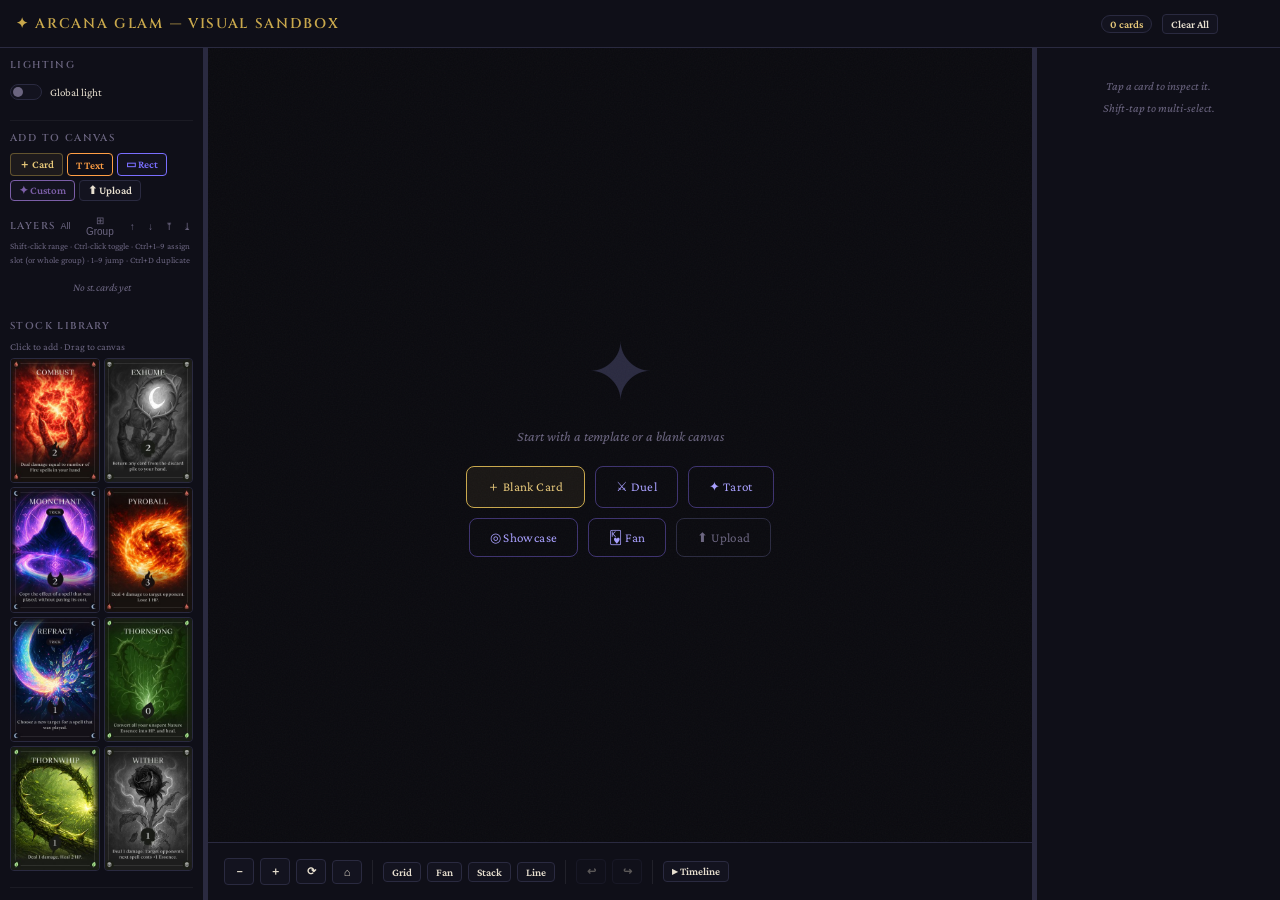
==== Arcana_Glam_Mobile.html @ 8a2dead0 "first commit" ====
<!DOCTYPE html>
<html lang="en">
<head>
<meta charset="UTF-8"/>
<meta name="viewport" content="width=device-width, initial-scale=1.0"/>
<title>✦ Arcana Glam — Visual Sandbox</title>
<link href="https://fonts.googleapis.com/css2?family=Cinzel:wght@400;600;700&family=Crimson+Pro:ital,wght@0,300;0,400;0,600;1,300;1,400&display=swap" rel="stylesheet"/>
<link rel="stylesheet" href="css/main.css">
<script src="https://cdn.jsdelivr.net/npm/mux.js/dist/mux.js"></script>
</head>
<body>
<div id="app">

  <!-- TOP BAR -->
  <div id="topbar">
    <span class="title">✦ Arcana Glam — Visual Sandbox</span>
    <div class="right">
      <span class="badge" id="card-count-badge">0 cards</span>
<button class="btn small danger" id="btn-clear-all">Clear All</button>
      <span id="autosave-indicator" style="font-size:10px;color:var(--muted);letter-spacing:0.05em;opacity:0;transition:opacity 0.6s;" title="Auto-saved">✓ saved</span>
    </div>
  </div>

  <!-- WORKSPACE -->
  <div id="workspace">

    <!-- LEFT PANEL -->
    <div id="left-panel">
      <div class="panel-close-btn">
        <span class="panel-close-title">Layers &amp; Assets</span>
        <button class="panel-close-x" id="left-panel-close" aria-label="Close panel">&#10005;</button>
      </div>
      <div class="panel-inner" id="left-panel-inner">

        <div class="panel-section" id="lighting-section">
          <span class="section-label">Lighting</span>

          <div class="toggle-wrap">
            <div class="toggle" id="toggle-lighting"></div>
            <span class="toggle-label">Global light</span>
          </div>

          <div id="lighting-controls" style="display:none;">
            <div class="slider-row">
              <label>Intensity</label>
              <input type="range" id="sl-light-intensity" min="0" max="1" step="0.01" value="0.6"/ data-btn-step="0.05">
              <span class="val">60%</span>
            </div>
            <div class="slider-row">
              <label>Radius</label>
              <input type="range" id="sl-light-radius" min="0.1" max="1.2" step="0.01" value="0.55"/ data-btn-step="0.05">
              <span class="val">55%</span>
            </div>
            <div style="display:flex; align-items:center; gap:6px; margin-bottom:8px;">
              <label style="font-size:11px; color:var(--muted); flex:0 0 56px;">Color</label>
              <input type="color" id="pick-light-color" value="#ffffff"/>
            </div>

            <div style="font-size:10px; color:var(--muted); margin-bottom:5px; letter-spacing:0.06em; font-family:var(--font-head);">Mode</div>
            <div class="btn-row" style="gap:4px; margin-bottom:8px; flex-wrap:wrap;">
              <button class="light-mode-btn active" data-light-mode="glow">Glow</button>
              <button class="light-mode-btn" data-light-mode="shade">Shade</button>
              <button class="light-mode-btn" data-light-mode="both">Both</button>
            </div>

            <div style="font-size:10px; color:var(--muted); margin-bottom:5px; letter-spacing:0.06em; font-family:var(--font-head);">Position</div>
            <div class="origin-pad" id="light-pad">
              <canvas class="origin-pad-lines" id="light-pad-lines"></canvas>
              <div class="origin-dot" id="light-dot"></div>
            </div>
          </div>
        </div>

        <div class="divider"></div>


        <div class="panel-section">
          <span class="section-label">Add to Canvas</span>
          <div class="btn-row">
            <button class="btn small" id="btn-blank-card">＋ Card</button>
            <button class="btn small amber" id="btn-add-text">T Text</button>
            <button class="btn small" id="btn-add-rect" style="border-color:#7a6fff;color:#7a6fff;">▭ Rect</button>
            <button class="btn small" id="btn-custom-card" style="border-color:var(--purple,#7a6fff);color:var(--purple,#7a6fff);">✦ Custom</button>
            <button class="btn small" id="btn-upload-asset">⬆ Upload</button>
            <input type="file" id="file-upload" accept="image/*" multiple/>
          </div>
        </div>

        <div class="panel-section">
          <div style="display:flex; align-items:center; justify-content:space-between; margin-bottom:5px;">
            <span class="section-label" style="margin:0;">Layers</span>
            <div style="display:flex; gap:2px;">
              <button class="layer-btn" id="btn-select-all" title="Select all (A)" style="font-size:9px; width:auto; padding:0 5px;">All</button>
              <button class="layer-btn" id="btn-group-layers" title="Group selected (G)" style="font-size:10px; width:auto; padding:0 5px;">⊞ Group</button>
              <button class="layer-btn" id="btn-layer-up"     title="Move forward (↑)">↑</button>
              <button class="layer-btn" id="btn-layer-down"   title="Move back (↓)">↓</button>
              <button class="layer-btn" id="btn-layer-top"    title="Bring to front">⤒</button>
              <button class="layer-btn" id="btn-layer-bottom" title="Send to back">⤓</button>
            </div>
          </div>
          <div style="font-size:9px; color:var(--muted); margin-bottom:4px; line-height:1.5;">
            Shift-click range · Ctrl-click toggle · Ctrl+1–9 assign slot (or whole group) · 1–9 jump · Ctrl+D duplicate
          </div>
          <div id="layers-list">
            <div class="layers-empty">No cards yet</div>
          </div>
        </div>

        <div class="panel-section">
          <span class="section-label">Stock Library</span>
          <div style="font-size:10px; color:var(--muted); margin-bottom:6px;">Click to add · Drag to canvas</div>
          <div class="asset-grid" id="stock-grid"></div>
        </div>

        <div class="divider"></div>

        <div class="panel-section">
          <span class="section-label">Uploaded Assets</span>
          <div class="asset-grid" id="asset-grid">
            <div style="grid-column:1/-1; text-align:center; padding:14px 0; font-size:11px; color:var(--muted); font-style:italic;">No assets yet</div>
          </div>
        </div>

        <div class="divider"></div>

        <div class="panel-section">
          <span class="section-label">Background</span>

          <!-- 4 preset swatches + add button -->
          <div class="bg-swatch-row" id="bg-swatches">
            <div class="bg-swatch active" data-color="#1b4d1b" style="background:#1b4d1b;" title="Forest"></div>
            <div class="bg-swatch" data-color="#4d1010" style="background:#4d1010;" title="Ember"></div>
            <div class="bg-swatch" data-color="#3c3c3c" style="background:#3c3c3c;" title="Ash"></div>
            <div class="bg-swatch" data-color="#102040" style="background:#102040;" title="Abyss"></div>
            <button class="bg-swatch-add" id="btn-add-bg-swatch" title="Add custom colour">+</button>
          </div>

          <!-- Picker panel — shown when a swatch is tapped -->
          <div class="bg-picker-panel" id="bg-picker-panel">
            <div class="bg-picker-tabs">
              <button class="btn small gold" data-tab="solid">Solid</button>
              <button class="btn small" data-tab="gradient">Gradient</button>
            </div>
            <div class="bg-picker-body" id="bg-tab-solid">
              <div style="display:flex; align-items:center; gap:8px;">
                <input type="color" id="pick-bg-color" value="#0D1A0D" title="Solid colour"/>
                <span style="font-size:11px; color:var(--muted);">Pick colour</span>
              </div>
            </div>
            <div class="bg-picker-body" id="bg-tab-gradient" style="display:none;">
              <div class="bg-swatch-row" style="margin-bottom:8px;">
                <div class="bg-swatch-sm" data-grad="forest" title="Forest" style="background:linear-gradient(135deg,#050f05,#0d2e0d);"></div>
                <div class="bg-swatch-sm" data-grad="ember"  title="Ember"  style="background:linear-gradient(135deg,#1a0505,#2e0d00);"></div>
                <div class="bg-swatch-sm" data-grad="ash"    title="Ash"    style="background:linear-gradient(135deg,#111,#252525);"></div>
                <div class="bg-swatch-sm" data-grad="abyss"  title="Abyss"  style="background:linear-gradient(135deg,#000510,#001030);"></div>
              </div>
              <div style="display:flex; align-items:center; gap:6px; margin-bottom:6px;">
                <input type="color" id="pick-grad-start" value="#0A0A0F" title="Start colour"/>
                <span style="font-size:11px; color:var(--muted);">→</span>
                <input type="color" id="pick-grad-end" value="#1a1a2e" title="End colour"/>
              </div>
              <div class="slider-row">
                <label>Angle</label>
                <input type="range" id="pick-grad-angle" min="0" max="360" value="135"/>
                <span class="val" id="val-grad-angle">135°</span>
              </div>
            </div>
          </div>

          <div style="font-size:10px; color:var(--muted); margin-bottom:5px; letter-spacing:0.06em; font-family:var(--font-head);">TEXTURE OVERLAY</div>
          <div style="display:flex; gap:5px; margin-bottom:5px;">
            <div style="flex:1;">
              <div class="tex-preview"><canvas id="tex-preview-wood"></canvas></div>
              <button class="tex-btn" id="btn-tex-wood" data-tex="wood">🪵 Wood</button>
            </div>
            <div style="flex:1;">
              <div class="tex-preview"><canvas id="tex-preview-space"></canvas></div>
              <button class="tex-btn" id="btn-tex-space" data-tex="space">✨ Space</button>
            </div>
          </div>
          <div id="tex-opacity-row" class="slider-row" style="display:none;">
            <label>Opacity</label>
            <input type="range" id="sl-tex-opacity" min="0" max="1" step="0.02" value="0.45"/>
            <span class="val" id="val-tex-opacity">45%</span>
          </div>

          <button class="btn small" id="btn-upload-bg" style="margin-bottom:6px;">⬆ Upload BG Image</button>
          <input type="file" id="file-bg" accept="image/*"/>
          <div id="bg-opacity-row" class="slider-row" style="display:none;">
            <label>Opacity</label>
            <input type="range" id="bg-opacity-slider" min="0" max="1" step="0.05" value="0.6"/>
            <span class="val" id="bg-opacity-val">60%</span>
          </div>
          <button class="btn small danger" id="btn-remove-bg" style="display:none;">✕ Remove BG</button>
        </div>

        <div class="divider"></div>

        <div class="panel-section" id="bgfx-section">
          <div style="display:flex; align-items:center; justify-content:space-between; margin-bottom:8px;">
            <span class="section-label" style="margin:0;">Background Effects</span>
            <button class="btn small danger" id="btn-bgfx-clear-all">✕ Reset All</button>
          </div>


          <div class="fxstack" id="bgfx-stack">
            <div class="fxstack-header">
              <div class="fxstack-title">FX STACK (max 3)</div>
              <button class="btn small fxstack-add" id="bgfx-add-layer" title="Add another background FX layer (max 3)">＋ Layer</button>
            </div>
            <div class="fxstack-list" id="bgfx-stack-list"></div>
            <div style="font-size:10px;color:var(--muted);margin-top:6px;line-height:1.4;">
              Tip: click an active FX button to add/remove it from the stack. Select a layer to edit its sliders below.
            </div>
          </div>


          <div class="btn-row" style="margin-bottom:4px;">
            <button class="bgfx-btn" id="bgfx-fire"      data-fx="fire">🔥 Fire</button>
            <button class="bgfx-btn" id="bgfx-cosmic"    data-fx="cosmic">🌙 Cosmic</button>
          </div>
          <div class="btn-row" style="margin-bottom:4px;">
            <button class="bgfx-btn" id="bgfx-shadow"    data-fx="shadow">🌑 Shadow</button>
            <button class="bgfx-btn" id="bgfx-smokering" data-fx="smokering">🌀 Smoke Ring</button>
          </div>
          <div class="btn-row" style="margin-bottom:4px;">
            <button class="bgfx-btn" id="bgfx-nature"    data-fx="nature">🌿 Nature</button>
          </div>
          <div class="btn-row" style="margin-bottom:8px;">
            <button class="bgfx-btn" id="bgfx-crystal"   data-fx="crystal">💎 Crystal</button>
            <button class="bgfx-btn" id="bgfx-metaballs" data-fx="metaballs">🫧 Metaballs</button>
          </div>
          <div class="btn-row" style="margin-bottom:8px;">
            <button class="bgfx-btn" id="bgfx-godrays"   data-fx="godrays" style="width:100%;">✦ God Rays</button>
          </div>

          <div id="bgfx-warp-section" style="display:none;">
            <div style="font-size:10px; color:var(--muted); margin-bottom:5px; letter-spacing:0.06em; font-family:var(--font-head);">WARP</div>
            <div class="btn-row" style="gap:4px; margin-bottom:8px; flex-wrap:wrap;">
              <button class="warp-btn active" data-warp="none">Off</button>
              <button class="warp-btn" data-warp="ripple">Ripple</button>
              <button class="warp-btn" data-warp="vortex">Vortex</button>
              <button class="warp-btn" data-warp="pulse">Pulse</button>
            </div>
          </div>

          <div id="bgfx-controls" style="display:none;">
            <div class="bgfx-controls">
              <div id="bgfx-sliders"></div>
            </div>
          </div>
        </div>
      </div>
    </div>

    <div class="resize-handle-v" id="left-resize"></div>
    <!-- CENTRE CANVAS COLUMN -->
    <div id="canvas-col">
      <div id="canvas-wrap">
        <canvas id="main-canvas"></canvas>
        <div id="grain"></div>
        <!-- Export frame overlay drawn on top of canvas during frame-pick mode -->
        <canvas id="export-frame-canvas" style="position:absolute;inset:0;pointer-events:none;z-index:15;display:none;"></canvas>
        <div id="empty-state">
          <div class="glyph">✦</div>
          <p>Start with a template or a blank canvas</p>
          <div id="empty-state-btns">
            <button class="es-btn es-btn-primary" id="es-btn-add">＋ Blank Card</button>
            <button class="es-btn es-tpl" data-tpl="duel">⚔ Duel</button>
            <button class="es-btn es-tpl" data-tpl="tarot">✦ Tarot</button>
            <button class="es-btn es-tpl" data-tpl="showcase">◎ Showcase</button>
            <button class="es-btn es-tpl" data-tpl="fan">🂾 Fan</button>
            <button class="es-btn" id="es-btn-upload">⬆ Upload</button>
          </div>
        </div>
        <div id="drop-overlay">
          <div class="front-zone">FRONT</div>
          <div class="back-zone">BACK</div>
        </div>
      </div>

      <!-- FLOATING SHOWCASE BUTTON — visible when cards exist (has-cards class on body) -->
      <!-- BOTTOM PANEL inside canvas col -->
      <div id="bottom-panel">
        <div id="bottom-resize-handle"></div>
        <!-- Main toolbar: camera + layout (always visible) -->
        <div id="toolbar-row">
          <!-- Camera -->
          <button class="btn small icon-btn" id="btn-zoom-out" title="Zoom Out">－</button>
          <button class="btn small icon-btn" id="btn-zoom-in" title="Zoom In">＋</button>
          <button class="btn small icon-btn" id="btn-orbit" title="Orbit Mode">⟳</button>
          <span id="orbit-badge" class="orbit-badge" style="display:none;">0° / 0°</span>
          <button class="btn small icon-btn" id="btn-reset-cam" title="Reset Camera">⌂</button>
          <div class="tb-sep"></div>
          <!-- Layout -->
          <button class="btn small" id="btn-layout-grid" title="Grid Layout">Grid</button>
          <button class="btn small" id="btn-layout-fan" title="Fan Layout">Fan</button>
          <button class="btn small" id="btn-layout-stack" title="Stack Layout">Stack</button>
          <button class="btn small" id="btn-layout-line" title="Line Layout">Line</button>
          <div class="tb-sep"></div>
          <button class="btn small icon-btn" id="btn-undo" title="Undo (Ctrl+Z)" style="opacity:0.35;">↩</button>
          <button class="btn small icon-btn" id="btn-redo" title="Redo (Ctrl+Shift+Z)" style="opacity:0.35;">↪</button>
          <div class="tb-sep"></div>
          <button class="btn small" id="btn-timeline-toggle">▸ Timeline</button>
        </div>

        <!-- Playback row: shown when playing or timeline is open -->
        <div id="playback-row">
          <button class="btn small icon-btn" id="btn-stop" title="Stop">■</button>
          <button class="btn small icon-btn" id="btn-play" title="Play/Pause">▶</button>
          <button class="btn small icon-btn" id="btn-loop" title="Loop">↩</button>
          <div class="scrubber-wrap" id="scrubber-wrap">
            <div class="scrubber-track"></div>
            <div class="scrubber-head" id="scrubber-head" style="left:0%"></div>
          </div>
          <span class="badge" id="playhead-time">0.000s</span>
        </div>

        <!-- TIMELINE SECTION -->
        <div id="timeline-section">

          <!-- Row 1: Scenes -->
          <div id="timeline-header">
            <span class="tl-label">Scenes</span>
            <div id="scene-slot-1" class="scene-slot" data-slot="1"></div>
            <div id="scene-slot-2" class="scene-slot" data-slot="2"></div>
            <div id="scene-slot-3" class="scene-slot" data-slot="3"></div>
            <div id="scene-slot-4" class="scene-slot" data-slot="4"></div>
            <div id="scene-slot-5" class="scene-slot" data-slot="5"></div>
            <button class="clear-seq-btn" id="btn-clear-sequences" style="margin-left:auto;">✕ Clear All</button>
          </div>

          <!-- Row 2: Quick Animation Combos -->
          <div id="combo-strip">
            <span class="tl-label" style="flex-shrink:0;">Quick</span>
            <button class="btn small tl-combo-btn" data-combo="Deal → Float">Deal → Float</button>
            <button class="btn small tl-combo-btn" data-combo="Play → Tap">Play → Tap</button>
            <button class="btn small tl-combo-btn" data-combo="Pop → Orbit">Pop → Orbit</button>
            <button class="btn small tl-combo-btn" data-combo="Ignite → Float">Ignite → Float</button>
            <button class="btn small tl-combo-btn" data-combo="Flip → Float">Flip → Float</button>
            <button class="btn small tl-combo-btn" data-combo="Deal → Orbit">Deal → Orbit</button>
          </div>

          <!-- Tracks -->
          <div id="seq-tracks-wrap">
            <div id="seq-tracks"></div>
          </div>
        </div>
      </div>
    </div>

    <div class="resize-handle-v" id="right-resize"></div>

    <!-- RIGHT PANEL -->
    <div id="right-panel">
      <div class="panel-close-btn">
        <span class="panel-close-title">Inspector</span>
        <button class="panel-close-x" id="right-panel-close" aria-label="Close panel">&#10005;</button>
      </div>
      <div class="panel-inner" id="inspector-inner">
        <!-- Step editor panel (shown when a timeline block is selected) -->
        <div id="step-editor-panel">
          <div id="step-editor-breadcrumb">
            <span id="step-editor-crumb-card">Card</span>
            <span class="sep">›</span>
            <span id="step-editor-crumb-step">Step</span>
            <span class="step-close" id="step-editor-close">✕</span>
          </div>
          <div id="step-editor-body"></div>
          <div class="divider" style="margin-top:10px;"></div>
        </div>
        <div id="inspector-empty">
          <div id="scene-summary" style="display:none;">
            <div id="scene-card-count"></div>
            <div id="scene-orbit-hint" style="display:none;"></div>
          </div>
          <div style="padding:18px 14px; color:var(--muted); font-size:12px; line-height:1.8; font-style:italic; text-align:center;">
            Tap a card to inspect it.<br>Shift-tap to multi-select.
          </div>
        </div>
        <div id="inspector-content" style="display:none;">
          <!-- 4.1 Selection Header -->
          <div class="panel-section">
            <div style="display:flex; align-items:center; justify-content:space-between; margin-bottom:8px;">
              <span class="section-label" style="margin:0;" id="sel-header">Selection (1)</span>
            </div>
            <div class="btn-row">
              <button class="btn small" id="btn-flip">↔ Flip</button>
              <button class="btn small danger" id="btn-delete-sel">✕ Delete</button>
              <button class="btn small" id="btn-deselect">Deselect</button>
            </div>
          </div>
          <div class="divider"></div>

          <!-- Custom card: back to builder -->
          <div id="custom-card-section" class="panel-section" style="display:none;">
            <button class="btn small amber" id="btn-card-customize" style="width:100%;">✦ Card Customization</button>
          </div>
          <div id="custom-card-section-divider" class="divider" style="display:none;"></div>

          <!-- 4.2 Card Surface -->
          <div class="panel-section">
            <span class="section-label">Card Surface</span>
            <div class="tab-row">
              <div class="tab active" data-surf="front">FRONT</div>
              <div class="tab" data-surf="back">BACK</div>
            </div>
            <div class="surface-preview" id="surface-preview">
              <div class="empty-hint">No image</div>
            </div>
            <div class="btn-row" style="margin-bottom:6px;">
              <button class="btn small" id="btn-upload-surface">⬆ Upload</button>
              <button class="btn small danger" id="btn-clear-surface">✕ Clear</button>
              <input type="file" id="file-surface" accept="image/*"/>
            </div>
            <span class="section-label">Library</span>
            <div class="asset-grid" id="inspector-asset-grid">
              <div style="grid-column:1/-1; text-align:center; font-size:11px; color:var(--muted); font-style:italic; padding:8px 0;">No assets</div>
            </div>
          </div>
          <div class="divider"></div>

          <!-- 4.3 Transform -->
          <div class="panel-section">
            <span class="section-label">Transform</span>
            <div class="slider-row">
              <label>Scale</label>
              <input type="range" id="sl-scale" min="0.4" max="2.0" step="0.05" value="1"/>
              <span class="val" id="val-scale">1.00×</span>
            </div>
            <div class="slider-row">
              <label>Rotation</label>
              <input type="range" id="sl-rot" min="-180" max="180" step="1" value="0"/>
              <span class="val" id="val-rot">0°</span>
            </div>
            <div class="btn-row" style="margin-top:2px;">
              <button class="btn small" data-rot="0">0°</button>
              <button class="btn small" data-rot="90">90°</button>
              <button class="btn small" data-rot="-90">−90°</button>
              <button class="btn small" data-rot="180">180°</button>
            </div>
          </div>
          <div class="divider"></div>

          <!-- 4.4 Glare -->
          <div class="panel-section">
            <span class="section-label">Glare / Sheen</span>
            <div class="toggle-wrap">
              <div class="toggle" id="toggle-glare"></div>
              <span class="toggle-label">Enable Glare</span>
            </div>
            <div id="glare-controls" style="display:none;">
              <div class="slider-row">
                <label>Intensity</label>
                <input type="range" id="sl-glare" min="0" max="2" step="0.1" value="1"/>
                <span class="val" id="val-glare">1.0</span>
              </div>
            </div>
          </div>
          <div class="divider"></div>

          <!-- 4.4b Drop Shadow -->
          <div class="panel-section">
            <span class="section-label">Drop Shadow</span>
            <div class="toggle-wrap">
              <div class="toggle" id="toggle-shadow"></div>
              <span class="toggle-label">Enable Shadow</span>
            </div>
            <div id="shadow-controls" style="display:none;">
              <div class="slider-row">
                <label>Colour</label>
                <input type="color" id="pick-shadow-color" value="#000000"/>
              </div>
              <div class="slider-row">
                <label>Opacity</label>
                <input type="range" id="sl-shadow-opacity" min="0.05" max="1" step="0.05" value="0.6"/ data-btn-step="0.05">
                <span class="val" id="val-shadow-opacity">0.60</span>
              </div>
              <div class="slider-row">
                <label>Spread</label>
                <input type="range" id="sl-shadow-blur" min="2" max="60" step="1" value="18"/>
                <span class="val" id="val-shadow-blur">18</span>
              </div>
              <div class="slider-row">
                <label>Offset X</label>
                <input type="range" id="sl-shadow-x" min="-40" max="40" step="1" value="6"/>
                <span class="val" id="val-shadow-x">6</span>
              </div>
              <div class="slider-row">
                <label>Offset Y</label>
                <input type="range" id="sl-shadow-y" min="-40" max="40" step="1" value="10"/>
                <span class="val" id="val-shadow-y">10</span>
              </div>
            </div>
          </div>
          <div class="divider"></div>

          <!-- 4.5 Glow -->
          <div class="panel-section">
            <span class="section-label">Glow / Bloom</span>
            <div class="toggle-wrap">
              <div class="toggle" id="toggle-glow"></div>
              <span class="toggle-label">Enable Glow</span>
            </div>
            <div id="glow-controls" style="display:none;">
              <div class="slider-row">
                <label>Colour</label>
                <input type="color" id="pick-glow" value="#C9A84C"/>
              </div>
              <div class="slider-row">
                <label>Intensity</label>
                <input type="range" id="sl-glow" min="0.1" max="3" step="0.1" value="1"/>
                <span class="val" id="val-glow">1.0</span>
              </div>
            </div>
          </div>
          <div class="divider"></div>

          <!-- 4.5b Spell Effects -->
          <div class="panel-section">
            <span class="section-label">✦ Spell Effects</span>
            <div class="toggle-wrap">
              <div class="toggle" id="toggle-spell"></div>
              <span class="toggle-label">Enable Particles</span>
            </div>
            <div id="spell-controls" style="display:none;">
              <div style="margin-bottom:8px;">
                <div style="font-size:10px; color:var(--muted); margin-bottom:5px; text-transform:uppercase; letter-spacing:0.08em;">Preset</div>
                <div style="display:grid; grid-template-columns:1fr 1fr; gap:4px;" id="spell-preset-grid">
                  <button class="spell-preset-btn active" data-preset="fire">🔥 Fire</button>
                  <button class="spell-preset-btn" data-preset="nature">🌿 Nature</button>
                  <button class="spell-preset-btn" data-preset="moonlight">🌙 Moonlight</button>
                  <button class="spell-preset-btn" data-preset="shadow">🌑 Shadow</button>
                  <button class="spell-preset-btn" data-preset="arc">⚡ Arc</button>
                  <button class="spell-preset-btn" data-preset="neural" style="grid-column:span 2;">🕸 Neural Web</button>
                </div>
              </div>
              <div class="slider-row">
                <label>Colour</label>
                <input type="color" id="pick-spell-color" value="#FF6B2B"/>
                <span class="val" id="val-spell-color" style="font-size:10px; width:44px; text-align:right;">custom</span>
              </div>
              <div class="slider-row">
                <label>Intensity</label>
                <input type="range" id="sl-spell-intensity" min="0.1" max="3" step="0.05" value="1"/ data-btn-step="0.1">
                <span class="val" id="val-spell-intensity">1.0</span>
              </div>
              <div class="slider-row">
                <label>Count</label>
                <input type="range" id="sl-spell-count" min="5" max="120" step="1" value="40"/ data-btn-step="5">
                <span class="val" id="val-spell-count">40</span>
              </div>
              <div class="slider-row">
                <label>Size</label>
                <input type="range" id="sl-spell-size" min="0.5" max="5" step="0.1" value="2"/>
                <span class="val" id="val-spell-size">2.0</span>
              </div>
              <div class="slider-row">
                <label>Speed</label>
                <input type="range" id="sl-spell-speed" min="0.1" max="3" step="0.05" value="1"/ data-btn-step="0.1">
                <span class="val" id="val-spell-speed">1.0</span>
              </div>
              <div class="slider-row">
                <label>Spread</label>
                <input type="range" id="sl-spell-spread" min="0.1" max="1" step="0.05" value="0.5"/ data-btn-step="0.1">
                <span class="val" id="val-spell-spread">0.50</span>
              </div>
              <div class="slider-row">
                <label>Scale</label>
                <input type="range" id="sl-spell-scale" min="0.25" max="4" step="0.05" value="1"/ data-btn-step="0.25">
                <span class="val" id="val-spell-scale">1.00</span>
              </div>
              <div class="slider-row">
                <label>BG Opacity</label>
                <input type="range" id="sl-spell-bgopacity" min="0" max="1" step="0.02" value="0.35"/ data-btn-step="0.05">
                <span class="val" id="val-spell-bgopacity">0.35</span>
              </div>
              <div style="margin-top:6px;">
                <div style="font-size:10px; color:var(--muted); margin-bottom:5px; text-transform:uppercase; letter-spacing:0.08em;">Particle Shape</div>
                <div style="display:flex; flex-wrap:wrap; gap:3px;" id="spell-shape-btns">
                  <button class="shape-btn active" data-shape="ember">Ember</button>
                  <button class="shape-btn" data-shape="star">Star</button>
                  <button class="shape-btn" data-shape="wisp">Wisp</button>
                  <button class="shape-btn" data-shape="petal">Petal</button>
                  <button class="shape-btn" data-shape="spark">Spark</button>
                  <button class="shape-btn" data-shape="orb">Orb</button>
                </div>
              </div>
            </div>
          </div>
          <div class="divider"></div>

          <!-- 4.5c Surface FX -->
          <div class="panel-section">
            <span class="section-label">✦ Surface FX</span>

            <!-- Shimmer -->
            <div class="sfx-row">
              <div class="toggle" id="toggle-shimmer"></div>
              <span class="toggle-label">Shimmer</span>
            </div>
            <div id="shimmer-controls" style="display:none; margin-bottom:8px; padding-left:4px;">
              <div class="slider-row">
                <label>Blend</label>
                <select id="sel-shimmer-blend" class="sfx-sel">
                  <option value="screen">Screen</option>
                  <option value="overlay">Overlay</option>
                  <option value="soft-light" selected>Soft Light</option>
                  <option value="color-dodge">Color Dodge</option>
                  <option value="lighter">Lighter</option>
                  <option value="hard-light">Hard Light</option>
                  <option value="source-over">Normal</option>
                </select>
              </div>
              <div class="slider-row">
                <label>Colour</label>
                <input type="color" id="pick-shimmer-color" value="#ffffff"/>
              </div>
              <div class="slider-row">
                <label>Opacity</label>
                <input type="range" id="sl-shimmer-opacity" min="0.02" max="0.7" step="0.01" value="0.22"/ data-btn-step="0.05">
                <span class="val" id="val-shimmer-opacity">0.22</span>
              </div>
              <div class="slider-row">
                <label>Width</label>
                <input type="range" id="sl-shimmer-width" min="0.05" max="0.6" step="0.01" value="0.2"/ data-btn-step="0.05">
                <span class="val" id="val-shimmer-width">0.20</span>
              </div>
              <div class="slider-row">
                <label>Speed</label>
                <input type="range" id="sl-shimmer-speed" min="0.1" max="3" step="0.05" value="0.7"/ data-btn-step="0.1">
                <span class="val" id="val-shimmer-speed">0.70</span>
              </div>
              <div class="slider-row">
                <label>Bands</label>
                <input type="range" id="sl-shimmer-bands" min="1" max="6" step="1" value="2"/>
                <span class="val" id="val-shimmer-bands">2</span>
              </div>
            </div>

            <!-- Luster -->
            <div class="sfx-row">
              <div class="toggle" id="toggle-luster"></div>
              <span class="toggle-label">Luster</span>
            </div>
            <div id="luster-controls" style="display:none; margin-bottom:8px; padding-left:4px;">
              <div class="slider-row">
                <label>Blend</label>
                <select id="sel-luster-blend" class="sfx-sel">
                  <option value="overlay" selected>Overlay</option>
                  <option value="soft-light">Soft Light</option>
                  <option value="screen">Screen</option>
                  <option value="multiply">Multiply</option>
                  <option value="color">Color</option>
                  <option value="luminosity">Luminosity</option>
                  <option value="source-over">Normal</option>
                </select>
              </div>
              <div class="slider-row">
                <label>Colour</label>
                <input type="color" id="pick-luster-color" value="#c9a84c"/>
              </div>
              <div class="slider-row">
                <label>Opacity</label>
                <input type="range" id="sl-luster-opacity" min="0.02" max="0.9" step="0.01" value="0.35"/ data-btn-step="0.05">
                <span class="val" id="val-luster-opacity">0.35</span>
              </div>
              <div class="slider-row">
                <label>Radius</label>
                <input type="range" id="sl-luster-radius" min="0.2" max="1.5" step="0.05" value="0.75"/ data-btn-step="0.1">
                <span class="val" id="val-luster-radius">0.75</span>
              </div>
              <div class="slider-row">
                <label>Pulse</label>
                <input type="range" id="sl-luster-pulse" min="0" max="1" step="0.05" value="0.3"/ data-btn-step="0.1">
                <span class="val" id="val-luster-pulse">0.30</span>
              </div>
            </div>

            <!-- Grain -->
            <div class="sfx-row">
              <div class="toggle" id="toggle-grain"></div>
              <span class="toggle-label">Grain</span>
            </div>
            <div id="grain-controls" style="display:none; margin-bottom:8px; padding-left:4px;">
              <div class="slider-row">
                <label>Blend</label>
                <select id="sel-grain-blend" class="sfx-sel">
                  <option value="overlay" selected>Overlay</option>
                  <option value="soft-light">Soft Light</option>
                  <option value="screen">Screen</option>
                  <option value="multiply">Multiply</option>
                  <option value="source-over">Normal</option>
                </select>
              </div>
              <div class="slider-row">
                <label>Amount</label>
                <input type="range" id="sl-grain-amount" min="0.02" max="0.6" step="0.01" value="0.12"/ data-btn-step="0.05">
                <span class="val" id="val-grain-amount">0.12</span>
              </div>
              <div class="slider-row">
                <label>Scale</label>
                <input type="range" id="sl-grain-scale" min="0.5" max="4" step="0.1" value="1.0"/>
                <span class="val" id="val-grain-scale">1.0</span>
              </div>
              <div class="slider-row">
                <label>Animate</label>
                <input type="range" id="sl-grain-anim" min="0" max="1" step="0.05" value="0.4"/ data-btn-step="0.1">
                <span class="val" id="val-grain-anim">0.40</span>
              </div>
            </div>

            <!-- Ripple -->
            <div class="sfx-row">
              <div class="toggle" id="toggle-ripple"></div>
              <span class="toggle-label">Ripple</span>
            </div>
            <div id="ripple-controls" style="display:none; margin-bottom:4px; padding-left:4px;">
              <div class="slider-row">
                <label>Blend</label>
                <select id="sel-ripple-blend" class="sfx-sel">
                  <option value="screen" selected>Screen</option>
                  <option value="overlay">Overlay</option>
                  <option value="soft-light">Soft Light</option>
                  <option value="lighter">Lighter</option>
                  <option value="color-dodge">Color Dodge</option>
                  <option value="source-over">Normal</option>
                </select>
              </div>
              <div class="slider-row">
                <label>Colour</label>
                <input type="color" id="pick-ripple-color" value="#88bbff"/>
              </div>
              <div class="slider-row">
                <label>Opacity</label>
                <input type="range" id="sl-ripple-opacity" min="0.02" max="0.6" step="0.01" value="0.18"/ data-btn-step="0.05">
                <span class="val" id="val-ripple-opacity">0.18</span>
              </div>
              <div class="slider-row">
                <label>Speed</label>
                <input type="range" id="sl-ripple-speed" min="0.1" max="3" step="0.05" value="0.8"/ data-btn-step="0.1">
                <span class="val" id="val-ripple-speed">0.80</span>
              </div>
              <div class="slider-row">
                <label>Rings</label>
                <input type="range" id="sl-ripple-rings" min="1" max="6" step="1" value="3"/>
                <span class="val" id="val-ripple-rings">3</span>
              </div>
              <div class="slider-row">
                <label>Spread</label>
                <input type="range" id="sl-ripple-spread" min="0.1" max="1" step="0.05" value="0.5"/ data-btn-step="0.1">
                <span class="val" id="val-ripple-spread">0.50</span>
              </div>
            </div>

            <!-- Holo -->
            <div class="sfx-row" style="margin-top:6px;">
              <div class="toggle" id="toggle-holo"></div>
              <span class="toggle-label">✦ Holo</span>
            </div>
            <div id="holo-controls" style="display:none; margin-bottom:4px; padding-left:4px;">
              <div class="slider-row">
                <label>Mode</label>
                <select id="sel-holo-mode" class="sfx-sel">
                  <option value="glass" selected>Glass</option>
                  <option value="sparkle">Sparkle</option>
                  <option value="hex">Hex Foil</option>
                  <option value="aurora">Aurora</option>
                </select>
              </div>
              <div class="slider-row">
                <label>Blend</label>
                <select id="sel-holo-blend" class="sfx-sel">
                  <option value="screen" selected>Screen</option>
                  <option value="lighter">Add</option>
                  <option value="overlay">Overlay</option>
                  <option value="color-dodge">Color Dodge</option>
                  <option value="soft-light">Soft Light</option>
                  <option value="source-over">Normal</option>
                </select>
              </div>
              <div class="slider-row">
                <label>Intensity</label>
                <input type="range" id="sl-holo-intensity" min="0.1" max="3" step="0.05" value="1" data-btn-step="0.1"/>
                <span class="val" id="val-holo-intensity">1.00</span>
              </div>
              <div class="slider-row">
                <label>Iridesc.</label>
                <input type="range" id="sl-holo-iridescence" min="0" max="1" step="0.05" value="0.6" data-btn-step="0.1"/>
                <span class="val" id="val-holo-iridescence">0.60</span>
              </div>
              <div class="slider-row">
                <label>Speed</label>
                <input type="range" id="sl-holo-speed" min="0.1" max="3" step="0.1" value="1" data-btn-step="0.1"/>
                <span class="val" id="val-holo-speed">1.00</span>
              </div>
              <div class="slider-row" id="holo-size-row">
                <label>Size</label>
                <input type="range" id="sl-holo-size" min="0.5" max="6" step="0.25" value="2"/>
                <span class="val" id="val-holo-size">2.00</span>
              </div>
              <!-- Glass reflection controls (shown only in glass mode) -->
              <div id="holo-glass-controls">
                <div style="font-size:9px; color:var(--muted); margin:5px 0 3px; text-transform:uppercase; letter-spacing:0.06em;">Reflection</div>
                <div class="slider-row">
                  <label>X</label>
                  <input type="range" id="sl-holo-refX" min="-50" max="50" step="1" value="0"/>
                  <span class="val" id="val-holo-refX">0</span>
                </div>
                <div class="slider-row">
                  <label>Y</label>
                  <input type="range" id="sl-holo-refY" min="-50" max="50" step="1" value="0"/>
                  <span class="val" id="val-holo-refY">0</span>
                </div>
                <div class="slider-row">
                  <label>Scale</label>
                  <input type="range" id="sl-holo-refScale" min="0.5" max="2" step="0.05" value="1"/>
                  <span class="val" id="val-holo-refScale">1.00</span>
                </div>
              </div>
            </div>
          </div>
          <div class="divider"></div>

          <!-- 4.6 Layout -->
          <div class="panel-section">
            <span class="section-label">Layout</span>
            <div class="btn-row" style="margin-bottom:8px;">
              <button class="btn small" id="insp-layout-grid">Grid</button>
              <button class="btn small" id="insp-layout-fan">Fan</button>
              <button class="btn small" id="insp-layout-stack">Stack</button>
              <button class="btn small" id="insp-layout-line">Line</button>
            </div>
            <div id="layout-params-grid">
              <div class="slider-row">
                <label>Spacing</label>
                <input type="range" id="sl-grid-spacing" min="0.8" max="2.5" step="0.05" value="1.2"/ data-btn-step="0.1">
                <span class="val" id="val-grid-spacing">1.20×</span>
              </div>
              <div style="display:flex; gap:8px; align-items:center; margin-top:6px;">
                <div style="flex:1;">
                  <div style="font-size:10px; color:var(--muted); margin-bottom:3px; text-transform:uppercase; letter-spacing:0.07em;">Columns</div>
                  <div style="display:flex; align-items:center; gap:4px;">
                    <input type="number" id="inp-grid-cols" min="1" max="20" value="" placeholder="Auto"
                      style="width:100%; background:var(--panel2); border:1px solid var(--border); color:var(--text); font-family:var(--font-body); font-size:12px; padding:4px 7px; border-radius:4px; outline:none;"/>
                  </div>
                </div>
                <div style="flex:1;">
                  <div style="font-size:10px; color:var(--muted); margin-bottom:3px; text-transform:uppercase; letter-spacing:0.07em;">Rows</div>
                  <div style="display:flex; align-items:center; gap:4px;">
                    <input type="number" id="inp-grid-rows" min="1" max="20" value="" placeholder="Auto"
                      style="width:100%; background:var(--panel2); border:1px solid var(--border); color:var(--text); font-family:var(--font-body); font-size:12px; padding:4px 7px; border-radius:4px; outline:none;"/>
                  </div>
                </div>
              </div>
              <div style="font-size:10px; color:var(--muted); margin-top:4px;" id="grid-info">Auto layout</div>
            </div>
            <div id="layout-params-fan" style="display:none;">
              <div class="slider-row">
                <label>Spread</label>
                <input type="range" id="sl-fan-spread" min="5" max="180" step="1" value="60"/>
                <span class="val" id="val-fan-spread">60°</span>
              </div>
              <div class="slider-row">
                <label>Arc Depth</label>
                <input type="range" id="sl-fan-arc" min="0" max="1" step="0.05" value="0.3"/ data-btn-step="0.1">
                <span class="val" id="val-fan-arc">0.30</span>
              </div>
            </div>
            <div id="layout-params-stack" style="display:none;">
              <div class="slider-row">
                <label>Offset</label>
                <input type="range" id="sl-stack-offset" min="0" max="20" step="1" value="4"/>
                <span class="val" id="val-stack-offset">4px</span>
              </div>
              <div class="slider-row">
                <label>Scatter</label>
                <input type="range" id="sl-stack-scatter" min="0" max="45" step="1" value="8"/>
                <span class="val" id="val-stack-scatter">8°</span>
              </div>
              <button class="btn small" id="btn-reshuffle">⟳ Reshuffle</button>
            </div>
          </div>
        </div>

        <!-- TEXT INSPECTOR (shown instead of card panels when a text object is selected) -->
        <div id="inspector-text" style="display:none;">
          <div class="panel-section">
            <div style="display:flex; align-items:center; justify-content:space-between; margin-bottom:8px;">
              <span class="section-label" style="margin:0;" id="text-sel-header">Text Layer</span>
            </div>
            <div class="btn-row">
              <button class="btn small danger" id="btn-delete-text">✕ Delete</button>
              <button class="btn small" id="btn-deselect-text">Deselect</button>
            </div>
          </div>
          <div class="divider"></div>
          <div class="panel-section">
            <span class="section-label">Content</span>
            <textarea id="inp-text-content" rows="3"
              style="width:100%; box-sizing:border-box; background:var(--panel2); border:1px solid var(--border);
                     color:var(--text); font-family:var(--font-body); font-size:12px; padding:6px 8px;
                     border-radius:4px; outline:none; resize:vertical; line-height:1.5;"></textarea>
          </div>
          <div class="divider"></div>
          <div class="panel-section">
            <span class="section-label">Typography</span>
            <div class="slider-row">
              <label>Font</label>
              <select id="sel-text-font" class="sfx-sel" style="flex:1;">
                <option value="Cinzel, serif">Cinzel</option>
                <option value="'Crimson Pro', serif">Crimson Pro</option>
              </select>
            </div>
            <div class="slider-row">
              <label>Size</label>
              <input type="range" id="sl-text-size" min="8" max="120" step="1" value="24"/>
              <span class="val" id="val-text-size">24</span>
            </div>
            <div class="slider-row">
              <label>Colour</label>
              <input type="color" id="pick-text-color" value="#ffffff"/>
            </div>
            <div class="slider-row">
              <label>Align</label>
              <div class="btn-row" style="gap:4px; margin:0;">
                <button class="btn small text-align-btn active" data-align="left">≡L</button>
                <button class="btn small text-align-btn" data-align="center">≡C</button>
                <button class="btn small text-align-btn" data-align="right">≡R</button>
              </div>
            </div>
            <div class="slider-row">
              <label>Line H.</label>
              <input type="range" id="sl-text-lh" min="0.8" max="2.5" step="0.05" value="1.3"/ data-btn-step="0.1">
              <span class="val" id="val-text-lh">1.30</span>
            </div>
            <div class="slider-row">
              <label>Opacity</label>
              <input type="range" id="sl-text-opacity" min="0.05" max="1" step="0.01" value="1"/ data-btn-step="0.05">
              <span class="val" id="val-text-opacity">1.00</span>
            </div>
          </div>
          <div class="divider"></div>
          <div class="panel-section">
            <span class="section-label">Transform</span>
            <div class="slider-row">
              <label>Rotation</label>
              <input type="range" id="sl-text-rot" min="-180" max="180" step="1" value="0"/>
              <span class="val" id="val-text-rot">0°</span>
            </div>
          </div>
        </div>

        <!-- RECT INSPECTOR -->
        <div id="inspector-rect" style="display:none;">
          <div class="panel-section">
            <div style="display:flex; align-items:center; justify-content:space-between; margin-bottom:8px;">
              <span class="section-label" style="margin:0;" id="rect-sel-header">Rectangle Layer</span>
            </div>
            <div class="btn-row">
              <button class="btn small danger" id="btn-delete-rect">✕ Delete</button>
              <button class="btn small" id="btn-deselect-rect">Deselect</button>
            </div>
          </div>
          <div class="divider"></div>
          <div class="panel-section">
            <span class="section-label">Fill</span>
            <div class="slider-row">
              <label>Colour</label>
              <input type="color" id="pick-rect-fill" value="#1a1a2e"/>
            </div>
            <div class="slider-row">
              <label>Opacity</label>
              <input type="range" id="sl-rect-fill-opacity" min="0" max="1" step="0.01" value="0.8"/ data-btn-step="0.05">
              <span class="val" id="val-rect-fill-opacity">0.80</span>
            </div>
          </div>
          <div class="divider"></div>
          <div class="panel-section">
            <span class="section-label">Stroke</span>
            <div class="slider-row">
              <label>Colour</label>
              <input type="color" id="pick-rect-stroke" value="#c9a84c"/>
            </div>
            <div class="slider-row">
              <label>Width</label>
              <input type="range" id="sl-rect-stroke-width" min="0" max="20" step="0.5" value="1"/>
              <span class="val" id="val-rect-stroke-width">1.0</span>
            </div>
            <div class="slider-row">
              <label>Opacity</label>
              <input type="range" id="sl-rect-stroke-opacity" min="0" max="1" step="0.01" value="1"/ data-btn-step="0.05">
              <span class="val" id="val-rect-stroke-opacity">1.00</span>
            </div>
          </div>
          <div class="divider"></div>
          <div class="panel-section">
            <span class="section-label">Shape</span>
            <div class="slider-row">
              <label>Radius</label>
              <input type="range" id="sl-rect-radius" min="0" max="60" step="1" value="0"/>
              <span class="val" id="val-rect-radius">0</span>
            </div>
          </div>
          <div class="divider"></div>
          <div class="panel-section">
            <span class="section-label">Transform</span>
            <div class="slider-row">
              <label>Rotation</label>
              <input type="range" id="sl-rect-rot" min="-180" max="180" step="1" value="0"/>
              <span class="val" id="val-rect-rot">0°</span>
            </div>
          </div>
        </div>

        <div id="inspector-custom" style="display:none;">

          <div class="panel-section">
            <div style="display:flex; align-items:center; justify-content:space-between; margin-bottom:8px;">
              <span class="section-label" style="margin:0;" id="cb-sel-header">Custom Card</span>
              <button class="btn small gold" id="btn-cb-done">✓ Save &amp; Done</button>
            </div>
            <div class="slider-row" style="margin-bottom:0;">
              <label>Name</label>
              <input type="text" id="cb-card-name" placeholder="Card name..." style="flex:1; background:var(--panel2); border:1px solid var(--border); color:var(--text); font-family:var(--font-body); font-size:11px; padding:4px 6px; border-radius:4px; outline:none;"/>
            </div>
          </div>
          <div class="divider"></div>

          <div class="panel-section">
            <span class="section-label">Art</span>
            <div style="position:relative; width:100%; aspect-ratio:110/60; background:var(--panel2); border:1px dashed var(--border); border-radius:4px; margin-bottom:6px; overflow:hidden; display:flex; align-items:center; justify-content:center;">
              <img id="cb-art-preview" style="display:none; width:100%; height:100%; object-fit:cover;" alt=""/>
              <span id="cb-art-empty" style="font-size:10px; color:var(--muted);">No art uploaded</span>
            </div>
            <div class="btn-row" style="margin-bottom:0;">
              <label class="btn small" style="cursor:pointer; flex:1; text-align:center;">⬆ Upload<input type="file" id="cb-art-file" accept="image/*" style="display:none;"/></label>
              <button class="btn small cb-fit-btn active" data-fit="cover">Cover</button>
              <button class="btn small cb-fit-btn" data-fit="contain">Contain</button>
            </div>
          </div>
          <div class="divider"></div>

          <div class="panel-section">
            <span class="section-label">Text</span>
            <div style="font-size:10px; color:var(--muted); margin-bottom:4px; letter-spacing:0.06em; font-family:var(--font-head);">HEADLINE</div>
            <input type="text" id="cb-headline-text" placeholder="Card Name..." style="width:100%; box-sizing:border-box; background:var(--panel2); border:1px solid var(--border); color:var(--text); font-family:var(--font-body); font-size:12px; padding:6px 8px; border-radius:4px; outline:none; margin-bottom:6px;"/>
            <div class="slider-row">
              <label>Size</label>
              <input type="range" id="cb-headline-size" min="8" max="24" step="1" value="14"/>
              <span class="val" id="cb-headline-size-val">14px</span>
            </div>
            <div style="display:flex; align-items:center; gap:6px; margin-bottom:6px;">
              <input type="color" id="cb-headline-color" value="#c9a84c"/>
              <div class="btn-row" style="margin-bottom:0; flex:1;">
                <button class="btn small cb-align-btn" data-layer="headline" data-align="left">≡L</button>
                <button class="btn small cb-align-btn active" data-layer="headline" data-align="center">≡C</button>
                <button class="btn small cb-align-btn" data-layer="headline" data-align="right">≡R</button>
              </div>
            </div>
            <div class="slider-row">
              <label>↕ Y</label>
              <input type="range" id="cb-headline-y" min="0" max="100" step="1" value="8"/>
              <span class="val" id="cb-headline-y-val">8%</span>
            </div>
            <div class="slider-row" style="margin-bottom:10px;">
              <label>↔ X</label>
              <input type="range" id="cb-headline-x" min="-50" max="50" step="1" value="0"/>
              <span class="val" id="cb-headline-x-val">0%</span>
            </div>

            <div style="font-size:10px; color:var(--muted); margin-bottom:4px; letter-spacing:0.06em; font-family:var(--font-head);">BODY</div>
            <textarea id="cb-body-text" rows="3" placeholder="Card description..." style="width:100%; box-sizing:border-box; background:var(--panel2); border:1px solid var(--border); color:var(--text); font-family:var(--font-body); font-size:11px; padding:6px 8px; border-radius:4px; outline:none; resize:vertical; margin-bottom:6px;"></textarea>
            <div class="slider-row">
              <label>Size</label>
              <input type="range" id="cb-body-size" min="7" max="14" step="1" value="9"/>
              <span class="val" id="cb-body-size-val">9px</span>
            </div>
            <div style="display:flex; align-items:center; gap:6px; margin-bottom:6px;">
              <input type="color" id="cb-body-color" value="#d0c0a0"/>
              <span style="font-size:11px; color:var(--muted);">Body colour</span>
            </div>
            <div class="slider-row">
              <label>↕ Y</label>
              <input type="range" id="cb-body-y" min="0" max="100" step="1" value="62"/>
              <span class="val" id="cb-body-y-val">62%</span>
            </div>
            <div class="slider-row">
              <label>↔ X</label>
              <input type="range" id="cb-body-x" min="-50" max="50" step="1" value="0"/>
              <span class="val" id="cb-body-x-val">0%</span>
            </div>
          </div>
          <div class="divider"></div>

          <div class="panel-section">
            <span class="section-label">Corner Icons</span>
            <div style="display:grid; grid-template-columns:1fr 1fr; gap:4px; margin-bottom:6px;">
              <button class="btn small cb-icon-slot" data-corner="tl" style="font-size:10px; letter-spacing:0.05em;">↖ TL</button>
              <button class="btn small cb-icon-slot" data-corner="tr" style="font-size:10px; letter-spacing:0.05em;">TR ↗</button>
              <button class="btn small cb-icon-slot" data-corner="bl" style="font-size:10px; letter-spacing:0.05em;">↙ BL</button>
              <button class="btn small cb-icon-slot" data-corner="br" style="font-size:10px; letter-spacing:0.05em;">BR ↘</button>
            </div>
            <!-- Inline picker — shown when a slot is active -->
            <div id="cb-icon-picker" style="display:none; background:var(--panel2); border:1px solid var(--border); border-radius:6px; padding:8px;">
              <div style="font-size:9px; color:var(--muted); letter-spacing:0.08em; font-family:var(--font-head); margin-bottom:6px;" id="cb-icon-picker-label">PICK ICON — TL</div>
              <div id="cb-icon-preset-grid" style="display:flex; flex-wrap:wrap; gap:4px; margin-bottom:8px;">
                <!-- populated by card-builder.js -->
              </div>
              <div style="display:flex; gap:6px; align-items:center;">
                <input type="color" id="cb-icon-color" value="#ffffff" title="Icon tint colour"/>
                <label class="btn small" style="cursor:pointer; flex:1; text-align:center;">⬆ Upload<input type="file" id="cb-icon-upload" accept="image/*,image/svg+xml" style="display:none;"/></label>
                <button class="btn small danger" id="cb-icon-clear">✕</button>
              </div>
            </div>
          </div>
          <div class="divider"></div>

          <div class="panel-section">
            <span class="section-label">Border</span>
            <div id="cb-border-presets" style="display:flex; gap:6px; flex-wrap:wrap; margin-bottom:10px;"></div>
            <details>
              <summary style="font-size:10px; color:var(--muted); cursor:pointer; letter-spacing:0.06em; font-family:var(--font-head); padding:4px 0; user-select:none;">CUSTOMIZE ▾</summary>
              <div style="padding-top:8px;">
                <div style="display:flex; gap:8px; margin-bottom:6px; align-items:center;">
                  <input type="color" id="cb-border-outer" value="#c9a84c" title="Outer stroke"/>
                  <span style="font-size:10px; color:var(--muted); flex:1;">Outer</span>
                  <input type="color" id="cb-border-inner" value="#8a6a2a" title="Inner stroke"/>
                  <span style="font-size:10px; color:var(--muted);">Inner</span>
                </div>
                <div class="slider-row">
                  <label>Thickness</label>
                  <input type="range" id="cb-border-thick" min="1" max="6" step="0.5" value="2"/>
                  <span class="val" id="cb-border-thick-val">2px</span>
                </div>
                <div class="slider-row">
                  <label>Glow</label>
                  <input type="range" id="cb-border-glow" min="0" max="30" step="1" value="14"/>
                  <span class="val" id="cb-border-glow-val">14</span>
                </div>
              </div>
            </details>
          </div>
          <div class="divider"></div>

          <div class="panel-section">
            <span class="section-label">Background Fill</span>
            <div style="display:flex; align-items:center; gap:8px; margin-bottom:4px;">
              <input type="color" id="cb-base-color1" value="#1a1a2e" title="Start colour"/>
              <span style="font-size:10px; color:var(--muted);">→</span>
              <input type="color" id="cb-base-color2" value="#0a0a18" title="End colour"/>
              <span style="font-size:10px; color:var(--muted); flex:1;">Gradient</span>
            </div>
          </div>

        </div>

      </div>
    </div>
  </div><!-- /workspace -->
</div><!-- /app -->

<!-- ── MOBILE NAV BAR ── -->
<nav id="mobile-nav" role="navigation" aria-label="Mobile navigation">
  <button class="mnav-btn" id="mnav-left" aria-label="Layers and Assets panel">
    <span style="font-size:20px;">&#9776;</span>
    <span>Layers</span>
  </button>
<button class="mnav-btn" id="mnav-timeline" aria-label="Toggle timeline">
    <span style="font-size:20px;">&#9654;</span>
    <span>Timeline</span>
  </button>
  <button class="mnav-btn" id="mnav-right" aria-label="Inspector panel">
    <span style="font-size:20px;">&#9881;</span>
    <span>Inspect</span>
  </button>
</nav>

<!-- ── DRAWER BACKDROP ── -->
<div id="drawer-overlay"></div>

<!-- ── FLOATING SHOWCASE BUTTON ── -->
<button id="sc-float-btn" title="Enter Showcase Mode (fullscreen + capture)">
  <span>✦</span> Showcase
</button>

<!-- ── SHOWCASE HUD ── -->
<div id="showcase-hud">
  <button id="sc-close"     class="sc-btn"          title="Exit Showcase (Esc)">✕</button>
  <div class="sc-divider"></div>
  <button id="sc-playpause" class="sc-btn"          title="Play animation">▶</button>
  <button id="sc-screenshot" class="sc-btn sc-btn-gold" title="Screenshot (PNG)">📷</button>
  <button id="sc-record"    class="sc-btn sc-btn-rec" title="Record 6s video">●</button>
  <span   id="sc-rec-status"></span>
</div>

<!-- ── FRAME SELECTOR (shown above HUD when screenshot tapped) ── -->
<div id="sc-frame-panel">
  <div id="sc-frame-ratios"></div>
  <div class="sc-frame-actions">
    <button id="sc-capture-btn" class="sc-capture-btn">✦ Capture PNG</button>
    <button id="sc-frame-cancel" class="sc-cancel-btn">Cancel</button>
  </div>
</div>

<!-- ── GYRO PERMISSION (iOS) ── -->
<div id="gyro-permission-overlay">
  <div class="gyro-icon">✦</div>
  <h3>Enable Motion</h3>
  <p>Tilt your phone to move the card.<br>This uses your device's gyroscope.</p>
  <button class="gyro-allow-btn" id="gyro-allow-btn">Allow Motion</button>
  <button class="gyro-skip-btn" id="gyro-skip-btn">Skip</button>
</div>

<!-- ── INSPECTOR PILL BUTTON ── -->
<div id="inspector-pull-handle" role="button" aria-label="Open inspector panel" tabindex="0">
  <span style="font-size:15px;line-height:1;">⚙</span>
  <span>Inspect</span>
</div>

<!-- ── TOUCH HINT ── -->
<div id="touch-hint">Pinch to zoom &bull; Two fingers to pan</div>


<div id="toast"></div>
<div id="drag-ghost"><img id="drag-ghost-img" src="" alt=""/></div>

<!-- ===== EXPORT MODAL ===== -->
<!-- Export frame overlay — shown directly on canvas in frame-pick mode -->
<div id="export-frame-overlay" style="display:none; position:fixed; inset:0; z-index:200; pointer-events:none;">
  <!-- Dark vignette around frame — four rects -->
  <div id="efv-top"    style="position:absolute; background:rgba(0,0,0,0.55); pointer-events:none;"></div>
  <div id="efv-bottom" style="position:absolute; background:rgba(0,0,0,0.55); pointer-events:none;"></div>
  <div id="efv-left"   style="position:absolute; background:rgba(0,0,0,0.55); pointer-events:none;"></div>
  <div id="efv-right"  style="position:absolute; background:rgba(0,0,0,0.55); pointer-events:none;"></div>
  <!-- The frame box itself -->
  <div id="export-frame-box" style="position:absolute; border:2px solid #C9A84C; box-shadow:0 0 0 1px rgba(0,0,0,0.5), inset 0 0 0 1px rgba(201,168,76,0.2); cursor:move; pointer-events:auto; box-sizing:border-box;">
    <!-- Label -->
    <div id="ef-label" style="position:absolute; top:-22px; left:0; font-family:'Cinzel',serif; font-size:11px; color:#C9A84C; white-space:nowrap; pointer-events:none; text-shadow:0 1px 3px #000;"></div>
    <!-- Corner resize handles -->
    <div class="ef-handle ef-nw" data-dir="nw"></div>
    <div class="ef-handle ef-ne" data-dir="ne"></div>
    <div class="ef-handle ef-sw" data-dir="sw"></div>
    <div class="ef-handle ef-se" data-dir="se"></div>
    <!-- Edge resize handles -->
    <div class="ef-handle ef-n"  data-dir="n"></div>
    <div class="ef-handle ef-s"  data-dir="s"></div>
    <div class="ef-handle ef-w"  data-dir="w"></div>
    <div class="ef-handle ef-e"  data-dir="e"></div>
    <!-- Crosshair centre -->
    <div style="position:absolute;inset:0;display:flex;align-items:center;justify-content:center;pointer-events:none;opacity:0.25;">
      <div style="position:absolute;width:1px;height:100%;background:#C9A84C;"></div>
      <div style="position:absolute;height:1px;width:100%;background:#C9A84C;"></div>
    </div>
  </div>
</div>


<script type="module" src="js/app.js"></script>
<script type="module" src="js/card-builder.js"></script>
</body>
</html>
---- css/main.css ----
*, *::before, *::after { box-sizing: border-box; margin: 0; padding: 0; }
  :root {
    --bg: #0A0A0F;
    --panel: #0F0F18;
    --panel2: #13131F;
    --border: #2A2A40;
    --gold: #C9A84C;
    --gold-light: #E8C97A;
    --amber: #FF9F45;
    --text: #E8E0D0;
    --muted: #6B6580;
    --purple: #7B5EA7;
    --font-head: 'Cinzel', serif;
    --font-body: 'Crimson Pro', serif;
    --gold-rgb: 201, 168, 76;
    --danger: #E05555;
    --wait-blue: #8aaccf;
  }
  html, body { width: 100%; height: 100%; overflow: hidden; background: var(--bg); color: var(--text); font-family: var(--font-body); }
  
  /* Scrollbar */
  ::-webkit-scrollbar { width: 4px; height: 4px; }
  ::-webkit-scrollbar-track { background: transparent; }
  ::-webkit-scrollbar-thumb { background: var(--border); border-radius: 2px; }
  ::-webkit-scrollbar-thumb:hover { background: var(--muted); }

  /* ===== LAYOUT ===== */
  #app { display: flex; flex-direction: column; width: 100vw; height: 100vh; overflow: hidden; }

  /* Top Bar */
  #topbar {
    flex: 0 0 48px; height: 48px; min-height: 48px;
    background: var(--panel); border-bottom: 1px solid var(--border);
    display: flex; align-items: center; justify-content: space-between;
    padding: 0 16px; z-index: 100;
  }
  #topbar .title {
    font-family: var(--font-head); font-size: 14px; font-weight: 600;
    color: var(--gold); letter-spacing: 0.12em; text-transform: uppercase;
  }
  #topbar .right { display: flex; align-items: center; gap: 10px; }

  /* Workspace row */
  #workspace {
    flex: 1 1 0; display: flex; flex-direction: row;
    overflow: hidden; min-height: 0;
  }

  /* Left Panel */
  #left-panel {
    flex: 0 0 204px; min-width: 130px; max-width: 340px;
    background: var(--panel); border-right: 1px solid var(--border);
    display: flex; flex-direction: column; overflow: hidden; height: 100%;
  }
  #left-panel .panel-inner {
    flex: 1; overflow-y: auto; overflow-x: hidden; padding: 10px;
  }

  /* Resize handle vertical */
  .resize-handle-v {
    flex: 0 0 4px; width: 4px; cursor: col-resize;
    background: var(--border); transition: background 0.2s; z-index: 10;
  }
  .resize-handle-v:hover, .resize-handle-v.active { background: var(--gold); }

  /* Centre canvas column */
  #canvas-col {
    flex: 1 1 0; display: flex; flex-direction: column;
    overflow: hidden; position: relative; min-width: 0;
  }
  #canvas-wrap {
    flex: 1 1 0; position: relative; overflow: hidden; min-height: 0;
  }
  #main-canvas { display: block; }

  /* Film grain overlay */
  #grain {
    position: absolute; inset: 0; z-index: 10;
    pointer-events: none; opacity: 0.035;
    background-image: url("data:image/svg+xml,%3Csvg xmlns='http://www.w3.org/2000/svg' width='200' height='200'%3E%3Cfilter id='n'%3E%3CfeTurbulence type='fractalNoise' baseFrequency='0.75' numOctaves='4' stitchTiles='stitch'/%3E%3C/filter%3E%3Crect width='200' height='200' filter='url(%23n)' opacity='1'/%3E%3C/svg%3E");
    background-repeat: repeat;
  }

/* Bottom Panel */
  #bottom-panel {
    flex: 0 0 58px; min-height: 58px; max-height: 700px;
    background: var(--panel); border-top: 1px solid var(--border);
    display: flex; flex-direction: column; overflow: hidden;
    transition: flex-basis 0.1s;
  }
  #bottom-resize-handle {
    flex: 0 0 20px; height: 20px; cursor: row-resize;
    display: flex; align-items: center; justify-content: center;
    background: var(--panel);
    border-bottom: 1px solid var(--border);
    transition: background 0.2s;
    touch-action: none;
  }
  #bottom-resize-handle::before {
    content: '';
    display: block;
    width: 36px; height: 4px;
    background: var(--border);
    border-radius: 2px;
    transition: background 0.2s, width 0.2s;
  }
  #bottom-resize-handle:hover::before,
  #bottom-resize-handle.active::before { background: var(--gold); width: 48px; }
  #toolbar-row {
    flex: 0 0 58px; height: 58px; min-height: 58px;
    display: flex; align-items: center; padding: 0 16px; gap: 8px;
    border-bottom: 1px solid var(--border);
  }
  #playback-row {
    flex: 0 0 auto; display: none; align-items: center;
    padding: 0 16px; gap: 8px; height: 48px; min-height: 48px;
    border-top: 1px solid var(--border);
    overflow-x: auto; flex-wrap: nowrap;
    scrollbar-width: none;
  }
  #playback-row::-webkit-scrollbar { display: none; }
  #playback-row.visible { display: flex; }
  #timeline-section {
    flex: 1; overflow: hidden; display: none; flex-direction: column;
  }
  #timeline-section.open { display: flex; }
  /* Hide resize handle until timeline expanded */
  #bottom-resize-handle { display: none; }
  #bottom-panel.timeline-expanded #bottom-resize-handle { display: flex; }

  /* Right Panel */
  #right-panel {
    flex: 0 0 244px; min-width: 180px; max-width: 420px;
    background: var(--panel); border-left: 1px solid var(--border);
    display: flex; flex-direction: column; overflow: hidden; height: 100%;
  }
  #right-panel .panel-inner {
    flex: 1; overflow-y: auto; overflow-x: hidden;
    padding: 10px; min-width: 0;
  }
  #right-panel .panel-inner * { min-width: 0; max-width: 100%; }

  /* ===== COMMON UI ===== */
  .panel-section { margin-bottom: 16px; }
  .section-label {
    font-family: var(--font-head); font-size: 9px; font-weight: 600;
    color: var(--muted); letter-spacing: 0.18em; text-transform: uppercase;
    margin-bottom: 8px; display: block;
  }
  .btn {
    font-family: var(--font-body); font-size: 12px; font-weight: 600;
    background: var(--panel2); border: 1px solid var(--border);
    color: var(--text); padding: 5px 10px; border-radius: 4px;
    cursor: pointer; transition: all 0.15s; white-space: nowrap;
  }
  .btn:hover { border-color: var(--gold); color: var(--gold-light); }
  .btn.active, .btn.gold { background: var(--gold); color: #0A0A0F; border-color: var(--gold); }
  .btn.amber { background: transparent; border-color: var(--amber); color: var(--amber); }
  .btn.danger:hover { border-color: var(--danger); color: var(--danger); }
  .btn.small { padding: 3px 8px; font-size: 11px; }
  .btn.icon-btn { padding: 5px 8px; min-width: 30px; text-align: center; }
  .btn-row { display: flex; gap: 4px; flex-wrap: wrap; }

  input[type=range] {
    -webkit-appearance: none; width: 100%; height: 3px;
    background: var(--border); border-radius: 2px; outline: none; cursor: pointer;
  }
  input[type=range]::-webkit-slider-thumb {
    -webkit-appearance: none; width: 12px; height: 12px;
    border-radius: 50%; background: var(--gold); cursor: pointer;
  }
  input[type=color] {
    width: 28px; height: 24px; border: 1px solid var(--border);
    background: none; cursor: pointer; border-radius: 3px; padding: 1px;
  }
  .slider-row { display: flex; align-items: center; gap: 4px; margin-bottom: 6px; }
  .slider-row label { font-size: 11px; color: var(--muted); flex: 0 0 56px; white-space: nowrap; }
  .slider-row input[type=range] { flex: 1; min-width: 40px; }
  .slider-row .val { display: none; } /* hidden — replaced by num-input */
  .slider-row .num-input {
    flex: 0 0 46px; width: 46px; background: var(--panel2); border: 1px solid var(--border);
    color: var(--gold-light); font-family: var(--font-body); font-size: 11px;
    padding: 2px 4px; border-radius: 3px; outline: none; text-align: right;
    -moz-appearance: textfield;
  }
  .slider-row .num-input::-webkit-inner-spin-button,
  .slider-row .num-input::-webkit-outer-spin-button { -webkit-appearance: none; margin: 0; }
  .slider-row .num-input:focus { border-color: var(--gold); color: var(--gold-light); }
  .pm-btn {
    flex: 0 0 16px; width: 16px; height: 18px; border-radius: 3px;
    border: 1px solid var(--border); background: var(--panel2); color: var(--muted);
    cursor: pointer; font-size: 11px; line-height: 1; padding: 0;
    display: flex; align-items: center; justify-content: center; flex-shrink: 0;
    transition: color 0.12s, border-color 0.12s; user-select: none;
  }
  .pm-btn:hover { color: var(--gold-light); border-color: var(--gold); }

  /* Background effect buttons */
  .bgfx-btn {
    font-family: var(--font-body); font-size: 11px; font-weight: 600;
    background: var(--panel2); border: 1px solid var(--border);
    color: var(--muted); padding: 5px 8px; border-radius: 4px;
    cursor: pointer; text-align: left; transition: all 0.12s; flex: 1;
  }
  .bgfx-btn:hover { border-color: var(--amber); color: var(--text); }
  .bgfx-btn.active { border-color: var(--amber); background: rgba(255,159,69,0.12); color: var(--amber); }
  .bgfx-controls { margin-top: 8px; padding: 8px; background: var(--bg); border: 1px solid var(--border); border-radius: 5px; }
  .warp-btn {
    font-family: var(--font-body); font-size: 10px; font-weight: 600;
    background: var(--panel2); border: 1px solid var(--border);
    color: var(--muted); padding: 3px 7px; border-radius: 10px;
    cursor: pointer; transition: all 0.12s;
  }
  .warp-btn:hover { border-color: var(--amber); color: var(--text); }
  .warp-btn.active { border-color: var(--amber); background: rgba(255,159,69,0.15); color: var(--amber); }

  .flow-btn {
    font-family: var(--font-body); font-size: 10px; font-weight: 600;
    background: var(--panel2); border: 1px solid var(--border);
    color: var(--muted); padding: 3px 8px; border-radius: 10px;
    cursor: pointer; transition: all 0.12s; white-space: nowrap;
  }
  .flow-btn:hover { border-color: var(--gold); color: var(--text); }
  .flow-btn.active { border-color: var(--gold); background: rgba(var(--gold-rgb),0.15); color: var(--gold-light); }

  /* Origin XY picker — a small square crosshair pad */
  .origin-pad {
    position: relative; width: 100%; aspect-ratio: 2/1;
    background: var(--panel2); border: 1px solid var(--border);
    border-radius: 5px; cursor: crosshair; overflow: hidden;
    margin-bottom: 6px;
  }
  .origin-pad-lines { position: absolute; inset: 0; pointer-events: none; }
  .origin-dot {
    position: absolute; width: 10px; height: 10px;
    border-radius: 50%; background: var(--gold);
    border: 2px solid #fff; transform: translate(-50%, -50%);
    pointer-events: none; box-shadow: 0 0 6px rgba(var(--gold-rgb),0.7);
    transition: left 0.05s, top 0.05s;
  }

  .divider { height: 1px; background: var(--border); margin: 10px 0; }

  /* Tab switcher */
  .tab-row { display: flex; gap: 2px; margin-bottom: 8px; }
  .tab {
    flex: 1; text-align: center; font-family: var(--font-head); font-size: 10px;
    font-weight: 600; letter-spacing: 0.1em; padding: 5px; border-radius: 3px;
    cursor: pointer; background: var(--panel2); border: 1px solid var(--border);
    color: var(--muted); transition: all 0.15s;
  }
  .tab.active { background: var(--gold); color: #0A0A0F; border-color: var(--gold); }

  /* Asset grid */
  .asset-grid {
    display: grid; grid-template-columns: 1fr 1fr; gap: 4px; margin-bottom: 8px;
  }
  .asset-thumb {
    aspect-ratio: 110/154; border-radius: 4px; overflow: hidden;
    border: 1px solid var(--border); cursor: pointer; transition: border-color 0.15s;
    position: relative; background: var(--panel2);
  }
  .asset-thumb:hover { border-color: var(--gold); }
  .asset-thumb img { width: 100%; height: 100%; object-fit: cover; pointer-events: none; }
  .asset-thumb.dragging { opacity: 0.5; }

  /* Background swatches */
  .bg-swatch-row { display: flex; gap: 6px; flex-wrap: wrap; margin-bottom: 8px; align-items: center; }
  .bg-swatch {
    width: 40px; height: 40px; border-radius: 6px; cursor: pointer; flex-shrink: 0;
    border: 2px solid var(--border);
    transition: border-color 0.15s, transform 0.12s;
  }
  .bg-swatch:hover { transform: scale(1.06); border-color: rgba(var(--gold-rgb),0.5); }
  .bg-swatch.active { border-color: var(--gold); box-shadow: 0 0 0 1px var(--gold); }
  .bg-swatch-add {
    width: 40px; height: 40px; border-radius: 6px; cursor: pointer; flex-shrink: 0;
    border: 2px dashed var(--border); background: transparent;
    color: var(--muted); font-size: 20px; line-height: 1;
    display: flex; align-items: center; justify-content: center;
    transition: border-color 0.15s, color 0.15s;
  }
  .bg-swatch-add:hover { border-color: var(--gold); color: var(--gold); }
  /* Inline picker panel */
  .bg-picker-panel {
    display: none; background: var(--panel2); border: 1px solid var(--border);
    border-radius: 6px; padding: 8px; margin-bottom: 10px;
  }
  .bg-picker-panel.open { display: block; }
  .bg-picker-tabs { display: flex; gap: 4px; margin-bottom: 8px; }
  /* Small gradient swatches inside picker */
  .bg-swatch-sm {
    width: 34px; height: 24px; border-radius: 4px; cursor: pointer; flex-shrink: 0;
    border: 2px solid var(--border); transition: border-color 0.15s, transform 0.1s;
  }
  .bg-swatch-sm:hover { transform: scale(1.1); border-color: rgba(var(--gold-rgb),0.5); }
  .bg-swatch-sm.active { border-color: var(--gold); }

  /* Card surface preview */
  .surface-preview {
    width: 100%; aspect-ratio: 110/154; border-radius: 6px;
    background: var(--panel2); border: 1px solid var(--border);
    display: flex; align-items: center; justify-content: center;
    overflow: hidden; margin-bottom: 6px;
  }
  .surface-preview img { width: 100%; height: 100%; object-fit: cover; }
  .surface-preview .empty-hint { font-size: 10px; color: var(--muted); text-align: center; padding: 10px; }

  /* Badge */
  .badge {
    font-family: var(--font-body); font-size: 11px; font-weight: 600;
    background: var(--panel2); border: 1px solid var(--border);
    color: var(--gold-light); padding: 2px 8px; border-radius: 10px;
  }
  .badge.amber { color: var(--amber); border-color: var(--amber); }

  /* Toolbar separator */
  .tb-sep { width: 1px; height: 24px; background: var(--border); margin: 0 4px; }
  .tb-spacer { flex: 1; }

  /* Toast */
  #toast {
    position: fixed; bottom: 60px; left: 50%; transform: translateX(-50%) translateY(20px);
    background: var(--panel2); border: 1px solid var(--gold);
    color: var(--gold-light); font-family: var(--font-body); font-size: 13px;
    padding: 8px 18px; border-radius: 6px; opacity: 0;
    transition: opacity 0.3s, transform 0.3s; pointer-events: none; z-index: 999;
  }
  #toast.show { opacity: 1; transform: translateX(-50%) translateY(0); }

  /* Canvas empty state */
  #empty-state {
    position: absolute; inset: 0; display: flex; flex-direction: column;
    align-items: center; justify-content: center; pointer-events: none; z-index: 5;
    gap: 0;
  }
  #empty-state .glyph {
    font-size: 80px; color: var(--border); margin-bottom: 12px; line-height: 1;
  }
  #empty-state p {
    font-family: var(--font-body); font-style: italic; font-size: 14px;
    color: var(--muted); text-align: center; max-width: 260px; line-height: 1.6;
    margin: 0 0 18px;
  }
  #empty-state-btns {
    display: flex; flex-direction: row; gap: 10px; pointer-events: all;
  }
  .es-btn {
    display: inline-flex; align-items: center; gap: 6px;
    padding: 11px 20px; border-radius: 8px;
    border: 1px solid var(--border); background: var(--surface);
    color: var(--muted); font-size: 13px; font-family: var(--font-body);
    cursor: pointer; letter-spacing: 0.03em; transition: border-color 0.15s, color 0.15s, background 0.15s;
    -webkit-tap-highlight-color: transparent; white-space: nowrap;
  }
  .es-btn:active { opacity: 0.75; }
  .es-btn-primary {
    border-color: var(--gold); color: var(--gold-light);
    background: rgba(var(--gold-rgb),0.08);
  }
  .es-btn-primary:active { background: rgba(var(--gold-rgb),0.18); }
  .es-tpl { border-color: rgba(138,110,255,0.4); color: #a89fff; }
  .es-tpl:hover { border-color: #7a6fff; background: rgba(138,110,255,0.1); }
  #empty-state-btns { flex-wrap: wrap; justify-content: center; max-width: 360px; }
  

  /* Drag ghost */
  #drag-ghost {
    position: fixed; pointer-events: none; z-index: 9999;
    width: 55px; height: 77px; border-radius: 4px; overflow: hidden;
    opacity: 0.85; display: none; box-shadow: 0 8px 24px rgba(0,0,0,0.6);
    border: 1px solid var(--gold);
  }
  #drag-ghost img { width: 100%; height: 100%; object-fit: cover; }

  /* ── Timeline redesign ─────────────────────────────────────── */
  #timeline-section { padding: 0; overflow: hidden; }

  /* Tracks scroll area */
  #seq-tracks-wrap {
    flex: 1; overflow-y: auto; overflow-x: hidden;
    padding: 8px 12px 10px;
  }
  #seq-tracks-wrap::-webkit-scrollbar { width: 4px; }
  #seq-tracks-wrap::-webkit-scrollbar-track { background: transparent; }
  #seq-tracks-wrap::-webkit-scrollbar-thumb { background: var(--border); border-radius: 2px; }

  /* Timeline header row with global controls */
  #timeline-header {
    display: flex; align-items: center; gap: 8px;
    padding: 6px 12px 5px; border-bottom: 1px solid var(--border);
    flex-shrink: 0;
  }
  #timeline-header .tl-label {
    font-family: var(--font-head); font-size: 9px; font-weight: 700;
    color: var(--muted); letter-spacing: 0.14em; text-transform: uppercase;
    margin-right: 4px;
  }
  .clear-seq-btn {
    margin-left: auto; font-family: var(--font-body); font-size: 10px; font-weight: 600;
    background: transparent; border: 1px solid #4a2a2a; color: #a05555;
    padding: 3px 10px; border-radius: 4px; cursor: pointer; transition: all 0.15s;
    white-space: nowrap;
  }
  .clear-seq-btn:hover { border-color: var(--danger); color: var(--danger); background: rgba(224,85,85,0.08); }

  /* Quick combo strip — second row of timeline header */
  #combo-strip {
    display: flex; align-items: center; gap: 6px;
    padding: 5px 12px 5px; flex-shrink: 0; flex-wrap: nowrap;
    overflow-x: auto; scrollbar-width: none; -webkit-overflow-scrolling: touch;
    border-bottom: 1px solid var(--border);
  }
  #combo-strip::-webkit-scrollbar { display: none; }
  .tl-combo-btn {
    flex-shrink: 0; white-space: nowrap;
    border-color: rgba(138,110,255,0.35) !important;
    color: #a89fff !important; font-size: 11px !important;
    padding: 3px 9px !important;
  }
  .tl-combo-btn:hover {
    border-color: #7a6fff !important;
    background: rgba(138,110,255,0.1) !important;
    color: #c8bfff !important;
  }

  /* Card section — each card's track */
  .seq-card-section { margin-bottom: 4px; }

  /* Track row: label | blocks (scroll) | add-btn | actions */
  .seq-track {
    display: flex; align-items: stretch; min-height: 52px;
    border-radius: 6px;
    background: rgba(255,255,255,0.02);
    border: 1px solid rgba(255,255,255,0.07);
  }
  .seq-track:hover { border-color: rgba(255,255,255,0.13); }

  /* Label sidebar */
  .seq-label-col {
    flex: 0 0 100px; display: flex; flex-direction: column;
    justify-content: center; padding: 6px 10px;
    border-right: 1px solid rgba(255,255,255,0.07);
    background: rgba(0,0,0,0.18); min-width: 0;
  }
  .seq-label-name {
    font-family: var(--font-head); font-size: 10px; font-weight: 700;
    color: var(--text); letter-spacing: 0.04em;
    white-space: nowrap; overflow: hidden; text-overflow: ellipsis;
  }
  .seq-label-sub {
    font-size: 9px; color: var(--muted); margin-top: 2px;
    font-family: var(--font-body);
  }

  /* Scrollable blocks area — sits between label and add button */
  .seq-blocks {
    flex: 1; display: flex; align-items: center;
    gap: 5px; padding: 6px 10px; overflow-x: auto; min-width: 0;
  }
  .seq-blocks::-webkit-scrollbar { height: 3px; }
  .seq-blocks::-webkit-scrollbar-track { background: transparent; }
  .seq-blocks::-webkit-scrollbar-thumb { background: var(--border); border-radius: 2px; }

  /* Add Step button — fixed column, always visible */
  .seq-add-col {
    flex: 0 0 auto; display: flex; align-items: center;
    padding: 6px 8px;
    border-left: 1px solid rgba(255,255,255,0.07);
    background: rgba(0,0,0,0.10);
  }
  /* Track actions (copy, clear) */
  .seq-track-actions {
    flex: 0 0 auto; display: flex; align-items: center; gap: 2px;
    padding: 4px 5px;
    border-left: 1px solid rgba(255,255,255,0.07);
    background: rgba(0,0,0,0.18);
  }
  .seq-track-btn {
    background: transparent; border: none; color: var(--muted);
    font-size: 12px; cursor: pointer; padding: 6px 8px;
    border-radius: 4px; transition: color 0.15s, background 0.15s;
    line-height: 1;
  }
  .seq-track-btn:hover { color: var(--text); background: rgba(255,255,255,0.08); }
  .seq-track-btn.danger:hover { color: var(--danger); background: rgba(224,85,85,0.1); }
  .seq-add-btn {
    flex-shrink: 0; height: 36px; padding: 0 14px;
    border-radius: 6px;
    background: rgba(123,94,167,0.22);
    border: 1px solid rgba(123,94,167,0.55);
    color: #c9aaff; font-size: 13px; font-weight: 700;
    cursor: pointer; display: flex; align-items: center; gap: 5px;
    transition: all 0.15s; line-height: 1; white-space: nowrap;
    font-family: var(--font-body); letter-spacing: 0.03em;
  }
  .seq-add-btn:hover {
    background: rgba(123,94,167,0.45); border-color: var(--purple);
    color: #fff; box-shadow: 0 0 10px rgba(123,94,167,0.4);
  }

  /* Preset dropdown */
  .preset-dropdown {
    position: fixed; z-index: 9999;
    background: var(--panel); border: 1px solid var(--border);
    border-radius: 8px; padding: 6px;
    box-shadow: 0 8px 32px rgba(0,0,0,0.6);
    display: grid; grid-template-columns: 1fr 1fr; gap: 3px;
    min-width: 200px;
  }
  .preset-dropdown-item {
    display: flex; align-items: center; gap: 8px;
    padding: 7px 10px; border-radius: 5px; cursor: pointer;
    font-family: var(--font-body); font-size: 11px; font-weight: 600;
    color: var(--text); transition: background 0.1s;
    border: 1px solid transparent;
  }
  .preset-dropdown-item:hover {
    background: rgba(123,94,167,0.18); border-color: rgba(123,94,167,0.3);
    color: #d0aaff;
  }
  .preset-dropdown-item.wait-item:hover {
    background: rgba(100,120,140,0.2); border-color: rgba(150,170,190,0.3);
    color: #aabfcf;
  }
  .preset-dropdown-item.scene-menu-item { border-color: rgba(var(--gold-rgb),0.2); }
  .preset-dropdown-item.scene-menu-item:hover {
    background: rgba(var(--gold-rgb),0.15); border-color: rgba(var(--gold-rgb),0.4);
    color: #ffd970;
  }
  .preset-dropdown-item .pd-icon {
    font-size: 14px; width: 20px; text-align: center; flex-shrink: 0;
  }
  .preset-dropdown-item .pd-name { line-height: 1.2; }
  .preset-dropdown-item .pd-dur {
    font-size: 9px; color: var(--muted); font-weight: 400; margin-top: 1px;
  }
  .pd-divider {
    grid-column: 1 / -1; height: 1px; background: var(--border);
    margin: 3px 0;
  }

  /* Blocks */
  .seq-block {
    flex: 0 0 auto; min-width: 72px; height: 36px;
    padding: 0 10px; border-radius: 6px; cursor: pointer;
    position: relative; display: flex; flex-direction: column;
    justify-content: center; gap: 1px; white-space: nowrap;
    transition: transform 0.1s, box-shadow 0.1s;
    user-select: none;
  }
  .seq-block:hover { transform: translateY(-1px); box-shadow: 0 4px 12px rgba(0,0,0,0.3); }
  .seq-block-name {
    font-family: var(--font-head); font-size: 10px; font-weight: 700;
    letter-spacing: 0.06em; line-height: 1;
  }
  .seq-block-dur {
    font-family: var(--font-body); font-size: 9px; opacity: 0.65; line-height: 1;
  }
  /* Effect block style */
  .seq-block.block-effect {
    background: linear-gradient(135deg, #5e3d9e 0%, #7b5ea7 100%);
    color: white; border: 1px solid rgba(255,255,255,0.12);
  }
  .seq-block.block-effect.selected-step {
    border-color: var(--gold); box-shadow: 0 0 0 2px rgba(var(--gold-rgb),0.35);
    transform: translateY(-1px);
  }
  /* Wait block style */
  .seq-block.block-wait {
    background: rgba(80,100,120,0.4);
    border: 1px dashed rgba(150,180,200,0.35);
    color: var(--wait-blue);
  }
  .seq-block.block-wait .seq-block-name { color: var(--wait-blue); }
  .seq-block.block-wait::before {
    content: ''; position: absolute; inset: 0; border-radius: 5px;
    background: repeating-linear-gradient(
      -45deg,
      transparent 0px, transparent 4px,
      rgba(150,180,200,0.06) 4px, rgba(150,180,200,0.06) 6px
    );
    pointer-events: none;
  }
  .seq-block.block-wait.selected-step {
    border-color: var(--wait-blue); border-style: solid;
    box-shadow: 0 0 0 2px rgba(138,172,207,0.25);
    transform: translateY(-1px);
  }
  /* Active playback */
  .seq-block.active-block {
    box-shadow: 0 0 0 2px var(--gold), 0 0 12px rgba(var(--gold-rgb),0.3) !important;
  }
  /* Drag states */
  .seq-block.dragging-block { opacity: 0.35; transform: scale(0.96); }
  .seq-block.drag-over-left  { border-left:  2px solid var(--gold) !important; }
  .seq-block.drag-over-right { border-right: 2px solid var(--gold) !important; }

  /* Delete button on block */
  .seq-block .del-step {
    position: absolute; top: 3px; right: 4px;
    font-size: 9px; line-height: 1; opacity: 0; cursor: pointer;
    color: rgba(255,255,255,0.5); transition: opacity 0.15s;
    z-index: 2;
  }
  .seq-block:hover .del-step { opacity: 1; }
  .seq-block .del-step:hover { color: #ff7070; opacity: 1; }
  
  /* Progress bar */
  .seq-block .block-progress {
    position: absolute; bottom: 0; left: 0; height: 2px;
    background: var(--gold); border-radius: 0 0 0 6px;
    transition: width 0.05s linear; pointer-events: none;
  }
  .seq-block { overflow: hidden; }

  /* Empty state */
  .seq-empty {
    font-size: 11px; color: var(--muted); padding: 16px 0;
    font-style: italic; text-align: center;
  }

  /* ── Scene transition block (lives in card tracks) ──────── */
  .seq-block.block-scene {
    background: linear-gradient(135deg, #3d2d00 0%, #6b4800 100%);
    color: #ffd970; border: 1px solid rgba(var(--gold-rgb),0.5); min-width: 80px;
  }
  .seq-block.block-scene .seq-block-name { color: #ffd970; }
  .seq-block.block-scene.selected-step {
    border-color: var(--gold); box-shadow: 0 0 0 2px rgba(var(--gold-rgb),0.4);
    transform: translateY(-1px);
  }
  .seq-block.block-scene.active-block {
    box-shadow: 0 0 0 2px #ffd970, 0 0 16px rgba(var(--gold-rgb),0.5) !important;
  }
  .scene-slot-picker { display: flex; gap: 5px; margin-bottom: 8px; flex-wrap: wrap; }
  .scene-slot-pick-btn {
    width: 40px; height: 40px; border-radius: 6px;
    border: 1px solid var(--border); background: var(--panel2);
    color: var(--muted); font-size: 13px; font-weight: 700;
    cursor: pointer; display: flex; flex-direction: column;
    align-items: center; justify-content: center; gap: 1px;
    transition: all 0.15s; font-family: var(--font-head);
  }
  .scene-slot-pick-btn.has-scene { border-color: rgba(var(--gold-rgb),0.4); color: var(--gold); }
  .scene-slot-pick-btn.has-scene:hover { background: rgba(var(--gold-rgb),0.15); border-color: var(--gold); }
  .scene-slot-pick-btn.selected-slot { background: rgba(var(--gold-rgb),0.2); border-color: var(--gold); color: #ffd970; box-shadow: 0 0 0 1px var(--gold); }
  .scene-slot-pick-btn.empty-slot { opacity: 0.35; cursor: not-allowed; }
  .scene-slot-pick-sub { font-size: 7px; color: var(--muted); font-weight: 400; line-height: 1; }

  /* Inspector step editor panel */
  #step-editor-panel {
    display: none; border-top: 1px solid var(--border);
    padding-top: 10px; margin-top: 4px;
  }
  #step-editor-panel.open { display: block; }
  #step-editor-breadcrumb {
    font-family: var(--font-head); font-size: 9px; font-weight: 700;
    color: var(--purple); letter-spacing: 0.14em; text-transform: uppercase;
    margin-bottom: 8px; display: flex; align-items: center; gap: 6px;
  }
  #step-editor-breadcrumb .sep { color: var(--muted); font-weight: 400; }
  #step-editor-breadcrumb .step-close {
    margin-left: auto; cursor: pointer; color: var(--muted); font-size: 12px;
    transition: color 0.15s; padding: 0 2px;
  }
  #step-editor-breadcrumb .step-close:hover { color: var(--text); }
  #step-editor-body .easing-row {
    display: flex; align-items: center; gap: 6px; margin-bottom: 6px;
  }
  #step-editor-body .easing-row label { font-size: 10px; color: var(--muted); flex: 0 0 68px; }
  #step-editor-body select {
    flex: 1; background: var(--panel2); border: 1px solid var(--border);
    color: var(--text); font-family: var(--font-body); font-size: 11px;
    padding: 4px 6px; border-radius: 4px; cursor: pointer; outline: none;
  }
  #step-editor-body select:focus { border-color: var(--purple); }
  /* Wait-mode toggle in inspector */
  .wait-mode-row {
    display: flex; align-items: center; gap: 8px; margin-bottom: 8px;
  }
  .wait-mode-btn {
    flex: 1; padding: 6px 0; border-radius: 5px; border: 1px solid var(--border);
    background: var(--panel2); color: var(--muted); font-size: 11px; font-weight: 600;
    cursor: pointer; transition: all 0.15s; font-family: var(--font-body);
    text-align: center;
  }
  .wait-mode-btn.active {
    background: rgba(80,100,120,0.4); border-color: var(--wait-blue); color: var(--wait-blue);
  }

  /* ── Scenes strip ─────────────────────────────────────────── */
  .scene-slot {
    flex: 1; min-width: 0; border-radius: 5px; border: 1px dashed var(--border);
    background: var(--panel2); cursor: pointer;
    display: flex; flex-direction: column; align-items: center; justify-content: center;
    padding: 4px 3px; gap: 2px; transition: border-color 0.15s, background 0.15s;
    position: relative; min-height: 36px; max-width: 72px;
  }
  .scene-slot:hover { border-color: var(--gold); background: rgba(var(--gold-rgb),0.06); }
  .scene-slot.filled { border-style: solid; border-color: rgba(var(--gold-rgb),0.35); }
  .scene-slot.filled:hover { border-color: var(--gold); background: rgba(var(--gold-rgb),0.10); }
  .scene-slot-num {
    font-family: var(--font-head); font-size: 8px; color: var(--muted);
    letter-spacing: 0.1em; line-height: 1;
  }
  .scene-slot-name {
    font-size: 8px; font-weight: 600; color: var(--gold-light);
    text-align: center; line-height: 1.2; max-width: 100%;
    overflow: hidden; text-overflow: ellipsis; white-space: nowrap;
    width: 100%; padding: 0 2px;
  }
  .scene-slot-tags {
    font-size: 7px; color: var(--muted); text-align: center;
    line-height: 1.3; max-width: 100%; overflow: hidden;
    display: -webkit-box; -webkit-line-clamp: 2; -webkit-box-orient: vertical;
  }
  .scene-slot-empty-label {
    font-size: 8px; color: var(--border); font-style: italic;
  }
  .scene-slot-actions {
    display: none; position: absolute; top: 2px; right: 2px;
    flex-direction: row; gap: 1px;
  }
  .scene-slot.filled:hover .scene-slot-actions { display: flex; }
  .scene-slot-action-btn {
    width: 14px; height: 14px; border-radius: 2px; border: none;
    background: var(--panel); color: var(--muted); cursor: pointer;
    font-size: 8px; display: flex; align-items: center; justify-content: center;
    padding: 0;
  }
  .scene-slot-action-btn:hover { color: var(--text); background: var(--border); }
  .scene-slot-action-btn.del:hover { color: var(--danger); }
  .scene-slot-add-icon { font-size: 12px; color: var(--border); line-height: 1; }
  .scene-slot.filled .scene-slot-add-icon { display: none; }

  .scrubber-wrap {
    flex: 1; height: 18px; position: relative; cursor: pointer; margin: 0 6px;
  }
  .scrubber-track {
    position: absolute; top: 7px; left: 0; right: 0; height: 4px;
    background: var(--panel2); border-radius: 2px; border: 1px solid var(--border);
  }
  .scrubber-head {
    position: absolute; top: 3px; width: 12px; height: 12px;
    background: var(--gold); border-radius: 50%; transform: translateX(-50%);
    transition: left 0.05s;
  }

  /* ===== LAYERS PANEL ===== */
  #layers-list {
    display: flex; flex-direction: column; gap: 1px; margin-bottom: 4px;
  }

  /* ── Card layer row ─────────────────────────────────── */
  .layer-item {
    display: flex; align-items: center; gap: 4px;
    padding: 3px 5px; border-radius: 4px; cursor: pointer;
    border: 1px solid transparent; background: var(--panel2);
    transition: border-color 0.12s, background 0.12s;
    user-select: none; min-width: 0;
  }
  .layer-item:hover { border-color: var(--border); background: #1a1a2a; }
  .layer-item.selected { border-color: var(--gold); background: rgba(var(--gold-rgb),0.08); }
  .layer-item.drag-over-top    { border-top: 2px solid var(--gold); }
  .layer-item.drag-over-bottom { border-bottom: 2px solid var(--gold); }
  .layer-item.dragging-layer   { opacity: 0.35; }
  .layer-item.grouped          { padding-left: 18px; }
  .layer-item.layer-hidden     { opacity: 0.45; }
  /* Type badges (T / ▭) shown in layer rows for text and rect objects */
  .layer-type-badge {
    font-size: 8px; font-family: var(--font-head); color: #0A0A0F;
    background: var(--amber); border-radius: 2px; padding: 0 3px;
    line-height: 13px; flex-shrink: 0; letter-spacing: 0;
  }
  .layer-type-badge.rect-badge { background: #7a6fff; }

  /* ── Group header row ───────────────────────────────── */
  .layer-group-header {
    display: flex; align-items: center; gap: 4px;
    padding: 3px 5px; border-radius: 4px; cursor: pointer;
    border: 1px solid var(--border); background: rgba(var(--gold-rgb),0.05);
    user-select: none; margin-top: 2px;
  }
  .layer-group-header:hover { background: rgba(var(--gold-rgb),0.10); }
  .layer-group-header.group-selected { border-color: var(--gold); background: rgba(var(--gold-rgb),0.15); }
  .layer-group-header.drag-over-top { border-top: 2px solid var(--gold); }
  .layer-group-header.drag-over-bottom { border-bottom: 2px solid var(--gold); }
  .layer-group-header .layer-drag-handle { flex: 0 0 10px; opacity: 0.4; }
  .layer-group-header:hover .layer-drag-handle { opacity: 0.8; }
  .layer-group-chevron {
    font-size: 9px; color: var(--gold); flex: 0 0 10px;
    transition: transform 0.15s; display: inline-block;
  }
  .layer-group-chevron.collapsed { transform: rotate(-90deg); }
  .layer-group-name {
    flex: 1; font-size: 11px; color: var(--gold);
    font-family: var(--font-head); letter-spacing: 0.06em;
    white-space: nowrap; overflow: hidden; text-overflow: ellipsis; min-width: 0;
    cursor: pointer; padding: 2px 4px; border-radius: 3px;
  }
  .layer-group-name:hover { background: rgba(var(--gold-rgb),0.15); }

  /* ── Slot badge (numpad binding) ────────────────────── */
  .layer-slot-badge {
    font-size: 8px; font-family: var(--font-head); color: var(--panel);
    background: var(--gold); border-radius: 2px; padding: 0 3px;
    line-height: 13px; flex-shrink: 0;
  }

  /* ── Thumbnail ──────────────────────────────────────── */
  .layer-thumb {
    flex: 0 0 20px; width: 20px; height: 28px; border-radius: 3px;
    overflow: hidden; background: var(--border); border: 1px solid var(--border);
    display: flex; align-items: center; justify-content: center;
    font-size: 8px; color: var(--muted); flex-shrink: 0;
  }
  .layer-thumb img { width: 100%; height: 100%; object-fit: cover; }
  .layer-hidden .layer-thumb { filter: grayscale(1); }

  /* ── Name ───────────────────────────────────────────── */
  .layer-name {
    flex: 1; font-size: 11px; color: var(--text);
    white-space: nowrap; overflow: hidden; text-overflow: ellipsis; min-width: 0;
  }
  .layer-name.muted { color: var(--muted); font-style: italic; }
  .layer-name input { min-width: 0; max-width: 100%; }

  /* ── Icon buttons ───────────────────────────────────── */
  .layer-actions { display: flex; align-items: center; gap: 1px; flex-shrink: 0; }
  .layer-btn {
    width: 18px; height: 18px; border-radius: 3px; border: none;
    background: transparent; color: var(--muted); cursor: pointer;
    font-size: 10px; display: flex; align-items: center; justify-content: center;
    transition: color 0.12s, background 0.12s; padding: 0;
  }
  .layer-btn:hover { color: var(--text); background: var(--border); }
  .layer-btn.del:hover { color: var(--danger); background: rgba(224,85,85,0.12); }
  .layer-btn.active { color: var(--gold); }

  /* ── Drag handle ────────────────────────────────────── */
  .layer-drag-handle {
    flex: 0 0 10px; color: var(--border); font-size: 10px; cursor: grab;
    line-height: 1; padding: 0 1px;
    display: flex; flex-direction: column; gap: 1px; justify-content: center;
  }
  .layer-drag-handle:hover { color: var(--muted); }
  .layer-drag-handle span { display: block; width: 8px; height: 1px; background: currentColor; }

  .layers-empty {
    font-size: 11px; color: var(--muted); font-style: italic;
    text-align: center; padding: 10px 0;
  }

  /* Toggle switch */
  .toggle-wrap { display: flex; align-items: center; gap: 8px; margin-bottom: 6px; }
  .toggle {
    width: 32px; height: 16px; border-radius: 8px; background: var(--panel2);
    border: 1px solid var(--border); position: relative; cursor: pointer; transition: background 0.2s;
  }
  .toggle.on { background: var(--gold); border-color: var(--gold); }
  .toggle::after {
    content: ''; position: absolute; top: 2px; left: 2px;
    width: 10px; height: 10px; border-radius: 50%; background: var(--muted);
    transition: left 0.2s, background 0.2s;
  }
  .toggle.on::after { left: 18px; background: #0A0A0F; }
  .toggle-label { font-size: 11px; color: var(--text); }

  /* Drop overlay on canvas */
  #drop-overlay {
    position: absolute; inset: 0; pointer-events: none; z-index: 20; display: none;
  }
  #drop-overlay .front-zone, #drop-overlay .back-zone {
    position: absolute; left: 0; right: 0; display: flex; align-items: center;
    justify-content: center; font-family: var(--font-head); font-size: 11px;
    letter-spacing: 0.1em; color: var(--gold); opacity: 0.8;
  }
  #drop-overlay .front-zone { top: 0; height: 50%; border-bottom: 1px dashed var(--gold); }
  #drop-overlay .back-zone { bottom: 0; height: 50%; }

  input[type=file] { display: none; }

  .orbit-badge {
    font-family: var(--font-body); font-size: 11px; font-weight: 600;
    color: var(--amber); border: 1px solid var(--amber);
    background: rgba(255,159,69,0.1); padding: 2px 8px; border-radius: 10px;
  }

  /* Spell effects */
  .spell-preset-btn {
    font-family: var(--font-body); font-size: 11px; font-weight: 600;
    background: var(--panel2); border: 1px solid var(--border);
    color: var(--muted); padding: 5px 8px; border-radius: 4px;
    cursor: pointer; text-align: left; transition: all 0.12s;
  }
  .spell-preset-btn:hover { border-color: var(--purple); color: var(--text); }
  .spell-preset-btn.active { border-color: var(--purple); background: rgba(123,94,167,0.18); color: var(--text); }
  .shape-btn {
    font-family: var(--font-body); font-size: 10px; font-weight: 600;
    background: var(--panel2); border: 1px solid var(--border);
    color: var(--muted); padding: 3px 7px; border-radius: 10px;
    cursor: pointer; transition: all 0.12s;
  }
  .shape-btn:hover { border-color: var(--purple); color: var(--text); }
  .shape-btn.active { border-color: var(--purple); background: rgba(123,94,167,0.18); color: var(--text); }

  /* Surface FX */
  .sfx-row {
    display: flex; align-items: center; gap: 8px;
    padding: 4px 0; margin-bottom: 2px;
  }
  .sfx-sel {
    flex: 1; background: var(--panel2); border: 1px solid var(--border);
    color: var(--text); font-family: var(--font-body); font-size: 11px;
    padding: 3px 5px; border-radius: 3px; outline: none; cursor: pointer;
  }

  /* Export HUD + frame overlay */
  .export-preset-btn {
    font-family: var(--font-head); font-size: 10px; font-weight: 700;
    background: var(--panel2); border: 1px solid var(--border);
    color: var(--muted); padding: 4px 9px; border-radius: 4px;
    cursor: pointer; letter-spacing: 0.06em;
    transition: all 0.12s; white-space: nowrap;
  }
  .export-preset-btn:hover { border-color: var(--gold); color: var(--gold-light); }
  .export-preset-btn.active { border-color: var(--gold); background: rgba(var(--gold-rgb),0.15); color: var(--gold-light); }

  /* Resize handles on export frame */
  .ef-handle {
    position: absolute; width: 10px; height: 10px;
    background: #C9A84C; border: 1px solid #000;
    border-radius: 2px; pointer-events: auto; z-index: 2;
  }
  .ef-nw { top:-5px; left:-5px; cursor:nw-resize; }
  .ef-ne { top:-5px; right:-5px; cursor:ne-resize; }
  .ef-sw { bottom:-5px; left:-5px; cursor:sw-resize; }
  .ef-se { bottom:-5px; right:-5px; cursor:se-resize; }
  .ef-n  { top:-4px; left:calc(50% - 5px); cursor:n-resize; }
  .ef-s  { bottom:-4px; left:calc(50% - 5px); cursor:s-resize; }
  .ef-w  { top:calc(50% - 5px); left:-4px; cursor:w-resize; }
  .ef-e  { top:calc(50% - 5px); right:-4px; cursor:e-resize; }

  /* Background texture preset buttons */
  .tex-btn {
    flex: 1; padding: 5px 4px; font-size: 10px; font-family: var(--font-head);
    letter-spacing: 0.06em; font-weight: 600; border-radius: 4px; cursor: pointer;
    border: 1px solid var(--border); background: var(--panel2); color: var(--muted);
    transition: all 0.15s; text-align: center;
  }
  .tex-btn:hover { border-color: var(--purple); color: var(--text); }
  .tex-btn.active { border-color: var(--gold); background: rgba(var(--gold-rgb),0.12); color: var(--gold-light); }
  .tex-preview {
    width: 100%; height: 36px; border-radius: 4px; margin-bottom: 3px;
    border: 1px solid var(--border); overflow: hidden;
  }
  .tex-preview canvas { width: 100%; height: 100%; display: block; }
  /* Eyedropper button */
  .eyedrop-btn {
    width: 26px; height: 24px; border: 1px solid var(--border); border-radius: 3px;
    background: var(--panel2); color: var(--muted); cursor: pointer; font-size: 13px;
    display: flex; align-items: center; justify-content: center;
    transition: border-color 0.15s, color 0.15s; flex-shrink: 0;
  }
  .eyedrop-btn:hover { border-color: var(--gold); color: var(--gold-light); }
  .eyedrop-btn.active { border-color: var(--gold); color: var(--gold); background: rgba(var(--gold-rgb),0.12); }

  
  /* FX Stack UI */
  .fxstack { margin-bottom: 10px; }
  .fxstack-header { display:flex; align-items:center; justify-content:space-between; margin-bottom:6px; }
  .fxstack-title { font-size:10px; color:var(--muted); letter-spacing:0.06em; font-family:var(--font-head); }
  .fxstack-add { font-size:11px; padding:3px 8px; }
  .fxstack-list { display:flex; flex-direction:column; gap:4px; }
  .fxlayer {
    display:flex; align-items:center; gap:6px;
    padding:6px 6px; border-radius:6px;
    background: rgba(0,0,0,0.22);
    border: 1px solid rgba(255,255,255,0.08);
    cursor: pointer;
  }
  .fxlayer.selected { border-color: rgba(var(--gold-rgb),0.7); box-shadow: 0 0 0 1px rgba(var(--gold-rgb),0.25); }
  .fxlayer .fx-on { width:16px; height:16px; border-radius:4px; border:1px solid var(--border); background: var(--panel2); display:flex; align-items:center; justify-content:center; color: var(--muted); font-size:10px; flex:0 0 16px; }
  .fxlayer.enabled .fx-on { border-color: var(--gold); color: var(--gold-light); }
  .fxlayer .fx-name { flex:1; font-size:11px; font-weight:700; color: var(--text); font-family: var(--font-head); letter-spacing: 0.04em; white-space:nowrap; overflow:hidden; text-overflow:ellipsis; }
  .fxlayer .fx-mini { display:flex; align-items:center; gap:4px; flex:0 0 auto; }
  .fxlayer .fx-mini select, .fxlayer .fx-mini input[type=range] { height: 18px; }
  .fxlayer .fx-mini select{
    background: var(--panel2); border:1px solid var(--border); color: var(--text);
    font-family: var(--font-body); font-size: 10px; padding: 1px 4px; border-radius: 4px; outline:none;
  }
  .fxlayer .fx-mini .mini-opacity { width: 64px; }
  .fxlayer .fx-mini .mini-btn {
    width: 18px; height: 18px; border-radius: 4px; border: 1px solid var(--border);
    background: var(--panel2); color: var(--muted); cursor: pointer; font-size: 10px;
    display:flex; align-items:center; justify-content:center;
  }
  .fxlayer .fx-mini .mini-btn:hover { border-color: var(--gold); color: var(--gold-light); }
  .bgfx-btn.stack-selected { border-color: var(--gold); color: var(--gold-light); box-shadow: 0 0 0 1px rgba(var(--gold-rgb),0.25); }


  /* Lighting UI */
  .light-mode-btn {
    font-family: var(--font-body); font-size: 10px; font-weight: 600;
    background: var(--panel2); border: 1px solid var(--border);
    color: var(--muted); padding: 3px 7px; border-radius: 10px;
    cursor: pointer; transition: all 0.12s;
  }
  .light-mode-btn:hover { border-color: var(--gold); color: var(--text); }
  .light-mode-btn.active { border-color: var(--gold); background: rgba(var(--gold-rgb),0.15); color: var(--gold-light); }

  /* ═══════════════════════════════════════════════════════════
     UX IMPROVEMENTS — focused, surgical, no regressions
     ═══════════════════════════════════════════════════════════ */

  /* 1. FOCUS RING — keyboard users need to see where they are */
  :focus-visible {
    outline: 2px solid var(--gold);
    outline-offset: 2px;
    border-radius: 3px;
  }
  :focus:not(:focus-visible) { outline: none; }

  /* 2. REMOVE transition from panels so drag never lags */
  #left-panel, #right-panel { transition: none !important; }

  /* 3. BUTTON FEEL — press feedback on all buttons */
  .btn:active          { transform: translateY(1px); opacity: 0.85; }
  .layer-btn:active    { transform: scale(0.88); }
  .toggle-wrap .toggle { transition: background 0.18s, border-color 0.18s; }

  /* 4. TOGGLE — keep original sizing but make it keyboard-accessible
        The toggle is currently a <div>, we don't change HTML, just ensure
        it can receive focus and shows a ring */
  .toggle:focus-visible { outline: 2px solid var(--gold); outline-offset: 3px; }

  /* 5. SLIDER FILL TRACK — visual progress on range inputs */
  input[type=range] {
    background: linear-gradient(
      to right,
      var(--gold) 0%,
      var(--gold) var(--sl-pct, 0%),
      var(--border) var(--sl-pct, 0%),
      var(--border) 100%
    );
  }
  input[type=range]::-webkit-slider-thumb {
    width: 13px; height: 13px;
    transition: transform 0.1s;
    box-shadow: 0 0 0 0 rgba(var(--gold-rgb),0);
    transition: box-shadow 0.15s;
  }
  input[type=range]:focus-visible::-webkit-slider-thumb { box-shadow: 0 0 0 3px rgba(var(--gold-rgb),0.35); }

  /* 6. SECTION LABELS — better visual hierarchy */
  .section-label {
    font-size: 10px; /* was 9px — more readable */
    color: var(--muted);
    letter-spacing: 0.14em; /* slightly tighter */
  }

  /* 7. INSPECTOR PANEL SECTIONS — clear visual separation */
  #inspector-content .panel-section,
  #inspector-text    .panel-section,
  #inspector-rect    .panel-section {
    padding-bottom: 12px;
    border-bottom: 1px solid rgba(255,255,255,0.04);
    margin-bottom: 12px;
  }
  #inspector-content .panel-section:last-child,
  #inspector-text    .panel-section:last-child,
  #inspector-rect    .panel-section:last-child {
    border-bottom: none;
  }

  /* 8. LAYER ROW HOVER — left accent bar micro-interaction */
  .layer-item {
    transition: border-color 0.1s, background 0.1s, box-shadow 0.1s;
  }
  .layer-item:hover {
    box-shadow: inset 2px 0 0 var(--muted);
  }
  .layer-item.selected {
    box-shadow: inset 2px 0 0 var(--gold);
  }

  /* 9. EMPTY STATE — breathing glyph */
  #empty-state .glyph {
    animation: glyph-breathe 4s ease-in-out infinite;
    display: block;
  }
  @keyframes glyph-breathe {
    0%, 100% { opacity: 0.2; transform: scale(1);    }
    50%       { opacity: 0.4; transform: scale(1.08); }
  }
  @media (prefers-reduced-motion: reduce) {
    #empty-state .glyph { animation: none; }
  }

  /* 10. TOAST — move above toolbar, larger, clearer */
  #toast {
    bottom: 76px; /* above the 58px toolbar + margin */
    font-size: 13px;
    padding: 9px 20px;
    box-shadow: 0 4px 20px rgba(0,0,0,0.5);
  }

  /* 11. ADD TO CANVAS — visual hierarchy: Card is primary */
  #btn-blank-card {
    background: rgba(var(--gold-rgb),0.08);
    border-color: rgba(var(--gold-rgb),0.4);
    color: var(--gold-light);
  }
  #btn-blank-card:hover { background: rgba(var(--gold-rgb),0.18); border-color: var(--gold); }

  /* 12. SURFACE FX TOGGLE ROWS — better click target for toggle + label */
  .toggle-wrap {
    padding: 4px 0;
    border-radius: 4px;
    cursor: pointer; /* whole row clickable */
    transition: background 0.1s;
  }
  .toggle-wrap:hover { background: rgba(255,255,255,0.03); }

  /* 13. INSPECTOR FADE-IN when switching layers */
  #inspector-content,
  #inspector-text,
  #inspector-rect,
  #inspector-empty {
    animation: panel-fade 0.15s ease;
  }
  @keyframes panel-fade {
    from { opacity: 0; transform: translateY(3px); }
    to   { opacity: 1; transform: translateY(0); }
  }

  /* 14. DIVIDER — more subtle */
  .divider { background: rgba(255,255,255,0.05); }

  /* Custom Card Builder */
  .cb-border-tile {
    display: flex; flex-direction: column; align-items: center; cursor: pointer;
    border: 2px solid transparent; border-radius: 5px; padding: 3px;
    transition: border-color 0.15s;
    font-family: var(--font-body); font-size: 9px; color: var(--muted);
    gap: 3px;
  }
  .cb-border-tile:hover { border-color: rgba(var(--gold-rgb),0.5); }
  .cb-border-tile.active { border-color: var(--gold); color: var(--gold-light); }
  .cb-border-tile canvas { border-radius: 3px; display: block; }

  /* Icon slot & preset swatch */
  .cb-icon-slot { position: relative; }
  .cb-icon-slot.active { border-color: var(--gold); color: var(--gold-light); }
  .cb-icon-preset-swatch {
    width: 34px; height: 34px; border-radius: 5px; cursor: pointer; flex-shrink: 0;
    border: 2px solid var(--border); background: var(--panel2);
    display: flex; align-items: center; justify-content: center;
    transition: border-color 0.12s, transform 0.1s;
  }
  .cb-icon-preset-swatch:hover { border-color: rgba(var(--gold-rgb),0.5); transform: scale(1.08); }
  .cb-icon-preset-swatch.active { border-color: var(--gold); }
  .cb-icon-preset-swatch canvas { border-radius: 3px; display: block; pointer-events: none; }

  /* 15. SCROLLBAR — slightly more visible on hover */
  .panel-inner:hover::-webkit-scrollbar-thumb { background: var(--muted); }

  /* 16. CANVAS CURSOR — during pan */
  #main-canvas { cursor: grab; }
  #main-canvas.is-panning { cursor: grabbing; }
  #main-canvas.over-card  { cursor: pointer; }

  /* 17. COLOUR PICKERS — better size and label alignment */
  input[type=color] {
    width: 30px; height: 26px;
    border-radius: 4px; padding: 2px;
    cursor: pointer;
    transition: border-color 0.15s, transform 0.1s;
  }
  input[type=color]:hover { border-color: var(--gold); transform: scale(1.05); }

  /* 18. BOTTOM TOOLBAR — slightly taller, cleaner separators */
  #toolbar-row { gap: 6px; }
  .tb-sep { background: rgba(255,255,255,0.08); width: 1px; }

  /* 19. BTN HOVER — gold underline grow effect (instead of just border recolor) */
  .btn { position: relative; overflow: hidden; }
  .btn::after {
    content: '';
    position: absolute; bottom: 0; left: 50%; right: 50%;
    height: 1px; background: var(--gold);
    transition: left 0.2s, right 0.2s;
    pointer-events: none;
  }
  .btn:hover::after   { left: 0; right: 0; }
  .btn.active::after, .btn.gold::after { left: 0; right: 0; background: #0A0A0F; }
  .btn.danger:hover::after { background: var(--danger); }

  /* 20. SCENE SLOTS — subtle pulse on empty to invite interaction */
  .scene-slot:not(.filled) .scene-slot-add-icon {
    animation: slot-pulse 3s ease-in-out infinite;
  }
  @keyframes slot-pulse {
    0%, 100% { opacity: 0.3; }
    50%       { opacity: 0.7; }
  }

  /* 21. LAYER DRAG HANDLE — wider hit area */
  .layer-drag-handle { padding: 4px 3px; min-width: 14px; }

  /* 22. NUM INPUT — show unit context via label proximity (CSS only) */
  .slider-row .num-input { font-variant-numeric: tabular-nums; }

  /* 23. TOGGLE LABELS — clickable, link to the toggle */
  .toggle-label { cursor: pointer; user-select: none; }

  /* ═══════════════════════════════════════════════════════════
     MOBILE RESPONSIVE — drawers, bottom nav, touch gestures
     ═══════════════════════════════════════════════════════════ */

  /* ── Mobile bottom navigation bar ── */
  #mobile-nav {
    display: none;
    position: fixed; bottom: 0; left: 0; right: 0; z-index: 200;
    height: 60px; background: var(--panel); border-top: 1px solid var(--border);
    flex-direction: row; align-items: stretch;
  }
  .mnav-btn {
    flex: 1; display: flex; flex-direction: column; align-items: center;
    justify-content: center; gap: 3px; background: none; border: none;
    color: var(--muted); font-size: 18px; cursor: pointer;
    transition: color 0.15s, background 0.15s;
    font-family: var(--font-body); padding: 0;
    border-right: 1px solid var(--border);
    -webkit-tap-highlight-color: transparent;
    min-width: 0;
  }
  .mnav-btn:last-child { border-right: none; }
  .mnav-btn.active { color: var(--gold); background: rgba(var(--gold-rgb),0.07); }
  .mnav-btn:active { background: rgba(255,255,255,0.06); }
  .mnav-btn span { font-size: 9px; letter-spacing: 0.06em; font-family: var(--font-head); text-transform: uppercase; }

  /* ── Drawer overlay (mobile) ── */
  #drawer-overlay {
    display: none; position: fixed; inset: 0; z-index: 150;
    background: rgba(0,0,0,0.28); backdrop-filter: blur(1px);
    opacity: 0; transition: opacity 0.25s;
  }
  #drawer-overlay.visible { opacity: 1; }

  /* ── Gyro / Float showcase effects ── */

  /* Idle float: canvas-wrap gently bobs when showcase is active */
  @keyframes ag-float {
    0%   { transform: translateY(0px)    rotate(-0.4deg); }
    28%  { transform: translateY(-9px)   rotate(0.5deg);  }
    55%  { transform: translateY(-5px)   rotate(-0.2deg); }
    78%  { transform: translateY(-12px)  rotate(0.6deg);  }
    100% { transform: translateY(0px)    rotate(-0.4deg); }
  }
  /* Perspective wrapper applied to canvas-wrap in showcase */
  #canvas-wrap {
    transform-style: preserve-3d;
    transform-origin: 50% 50%;
    will-change: transform;
  }
  #canvas {
    transform-origin: 50% 50%;
    will-change: transform;
  }
  body.showcase-mode #canvas-wrap {
    animation: ag-float 6.4s ease-in-out infinite;
  }
  body.showcase-mode #canvas-wrap[data-gyro="1"] {
    animation: none;
  }

  /* iOS permission overlay */
  #gyro-permission-overlay {
    display: none;
    position: fixed; inset: 0; z-index: 9000;
    background: rgba(10,10,15,0.88);
    backdrop-filter: blur(8px);
    -webkit-backdrop-filter: blur(8px);
    align-items: center; justify-content: center;
    flex-direction: column; gap: 18px;
    padding: 32px;
    text-align: center;
  }
  body.gyro-awaiting-permission #gyro-permission-overlay { display: flex; }
  #gyro-permission-overlay .gyro-icon {
    font-size: 48px; line-height: 1;
    animation: ag-float 3s ease-in-out infinite;
  }
  #gyro-permission-overlay h3 {
    font-family: 'Cinzel', serif;
    color: var(--gold); font-size: 17px; margin: 0;
  }
  #gyro-permission-overlay p {
    color: var(--text); font-size: 13px; margin: 0; opacity: 0.7; line-height: 1.5;
  }
  #gyro-permission-overlay .gyro-allow-btn {
    background: transparent;
    border: 1px solid var(--gold);
    color: var(--gold);
    font-family: 'Cinzel', serif;
    font-size: 13px; letter-spacing: 0.08em;
    padding: 12px 28px; border-radius: 22px;
    cursor: pointer; margin-top: 4px;
  }
  #gyro-permission-overlay .gyro-skip-btn {
    background: none; border: none; color: var(--muted);
    font-size: 12px; cursor: pointer; padding: 4px 12px;
  }

  /* ── Shared canvas pill button base (Showcase + Inspect) ── */
  #sc-float-btn,
  #inspector-pull-handle {
    position: fixed;
    left: 50%;
    transform: translateX(-50%);
    z-index: 155;
    display: none;
    align-items: center;
    justify-content: center;
    gap: 7px;
    padding: 10px 22px;
    height: auto;
    border-radius: 26px;
    font-family: var(--font-head, 'Cinzel', serif);
    font-size: 12px;
    letter-spacing: 0.08em;
    white-space: nowrap;
    cursor: pointer;
    backdrop-filter: blur(12px);
    transition: background 0.15s, box-shadow 0.15s, opacity 0.15s;
    -webkit-tap-highlight-color: transparent;
    pointer-events: auto;
  }

  /* Secondary style — Showcase */
  #sc-float-btn {
    top: 14px;
    background: rgba(13, 11, 20, 0.78);
    border: 1.5px solid rgba(var(--gold-rgb),0.45);
    color: rgba(232, 201, 106, 0.7);
    box-shadow: 0 4px 18px rgba(0,0,0,0.4);
  }
  body.has-cards #sc-float-btn     { display: flex; }
  body.showcase-mode #sc-float-btn { display: none !important; }
  #sc-float-btn:hover  {
    background: rgba(var(--gold-rgb),0.08);
    border-color: rgba(var(--gold-rgb),0.7);
    color: var(--gold-light, #e8c96a);
  }
  #sc-float-btn:active { background: rgba(var(--gold-rgb),0.16); }

  /* Primary style — Inspect */
  #inspector-pull-handle {
    background: rgba(var(--gold-rgb),0.14);
    border: 1.5px solid var(--gold, #C9A84C);
    color: var(--gold-light, #e8c96a);
    box-shadow: 0 4px 20px rgba(0,0,0,0.5), 0 0 0 1px rgba(var(--gold-rgb),0.18);
    flex-direction: row;
  }
  #inspector-pull-handle:active {
    background: rgba(var(--gold-rgb),0.28);
    box-shadow: 0 2px 10px rgba(0,0,0,0.4), 0 0 0 2px rgba(var(--gold-rgb),0.45);
  }
  body.right-drawer-open #inspector-pull-handle { display: none !important; }
  body.showcase-mode #inspector-pull-handle { display: none !important; }

  /* Showcase mode: hide all UI, only canvas + HUD visible */
  body.showcase-mode #topbar,
  body.showcase-mode #mobile-nav,
  body.showcase-mode #left-panel,
  body.showcase-mode #right-panel,
  body.showcase-mode .resize-handle-v,
  body.showcase-mode #bottom-panel { display: none !important; }
  body.showcase-mode #workspace  { height: 100vh !important; }
  body.showcase-mode #canvas-col { height: 100vh !important; }
  body.showcase-mode #canvas-wrap { height: 100vh !important; }

  /* ── Showcase HUD ── */
  #showcase-hud {
    display: none;
    position: fixed;
    bottom: 22px;
    left: 50%;
    transform: translateX(-50%);
    z-index: 9000;
    background: rgba(11, 9, 19, 0.9);
    border: 1px solid rgba(var(--gold-rgb),0.28);
    border-radius: 44px;
    padding: 7px 10px;
    align-items: center;
    gap: 5px;
    backdrop-filter: blur(16px);
    box-shadow: 0 8px 36px rgba(0,0,0,0.6);
    -webkit-tap-highlight-color: transparent;
  }
  body.showcase-mode #showcase-hud { display: flex; }

  .sc-btn {
    width: 42px; height: 42px;
    border-radius: 50%;
    border: 1px solid rgba(255,255,255,0.09);
    background: rgba(255,255,255,0.05);
    color: rgba(255,255,255,0.78);
    cursor: pointer;
    font-size: 16px;
    display: flex; align-items: center; justify-content: center;
    transition: background 0.12s, border-color 0.12s;
    -webkit-tap-highlight-color: transparent;
    flex-shrink: 0;
    padding: 0;
  }
  .sc-btn:hover  { background: rgba(255,255,255,0.12); }
  .sc-btn:active { background: rgba(255,255,255,0.2); }
  .sc-btn-gold   { color: var(--gold, #C9A84C); border-color: rgba(var(--gold-rgb),0.3); }
  .sc-btn-gold:hover  { background: rgba(var(--gold-rgb),0.12); border-color: rgba(var(--gold-rgb),0.55); }
  .sc-btn-rec    { color: #e03344; border-color: rgba(220,51,68,0.3); }
  .sc-btn-rec:hover   { background: rgba(220,51,68,0.12); border-color: rgba(220,51,68,0.55); }
  .sc-btn-rec-active  { animation: sc-rec-pulse 1s ease-in-out infinite; }
  @keyframes sc-rec-pulse { 0%,100% { opacity:1 } 50% { opacity:0.4 } }

  .sc-divider {
    width: 1px; height: 22px;
    background: rgba(255,255,255,0.1);
    margin: 0 3px;
    flex-shrink: 0;
  }

  #sc-rec-status {
    display: none;
    align-items: center;
    gap: 5px;
    color: #e03344;
    font-family: var(--font-body, sans-serif);
    font-size: 13px;
    padding: 0 6px;
    letter-spacing: 0.03em;
    white-space: nowrap;
  }
  #sc-rec-status #_rec-dot {
    width: 8px; height: 8px;
    border-radius: 50%;
    background: #e03344;
    flex-shrink: 0;
    animation: sc-rec-pulse 0.9s ease-in-out infinite;
  }

  /* ── Frame Selector Panel ── */
  #sc-frame-panel {
    display: none;
    position: fixed;
    bottom: 82px;
    left: 50%;
    transform: translateX(-50%);
    z-index: 9001;
    background: rgba(11, 9, 19, 0.94);
    border: 1px solid rgba(var(--gold-rgb),0.28);
    border-radius: 18px;
    padding: 14px 16px;
    flex-direction: column;
    gap: 12px;
    align-items: center;
    backdrop-filter: blur(16px);
    box-shadow: 0 8px 36px rgba(0,0,0,0.6);
  }
  body.sc-framing #sc-frame-panel { display: flex; }

  #sc-frame-ratios {
    display: flex;
    gap: 8px;
    align-items: center;
  }
  .sc-ratio-btn {
    padding: 8px 16px;
    border-radius: 8px;
    border: 1px solid rgba(255,255,255,0.14);
    background: rgba(255,255,255,0.05);
    color: rgba(255,255,255,0.65);
    cursor: pointer;
    font-family: var(--font-head, 'Cinzel', serif);
    font-size: 12px;
    letter-spacing: 0.05em;
    transition: all 0.12s;
    -webkit-tap-highlight-color: transparent;
  }
  .sc-ratio-btn.active,
  .sc-ratio-btn:hover {
    border-color: var(--gold, #C9A84C);
    color: var(--gold-light, #e8c96a);
    background: rgba(var(--gold-rgb),0.1);
  }
  .sc-frame-actions { display: flex; gap: 8px; align-items: center; }
  .sc-capture-btn {
    padding: 9px 22px;
    border-radius: 10px;
    border: 1px solid var(--gold, #C9A84C);
    background: rgba(var(--gold-rgb),0.14);
    color: var(--gold-light, #e8c96a);
    font-family: var(--font-head, 'Cinzel', serif);
    font-size: 13px;
    letter-spacing: 0.06em;
    cursor: pointer;
    transition: background 0.12s;
    -webkit-tap-highlight-color: transparent;
  }
  .sc-capture-btn:hover { background: rgba(var(--gold-rgb),0.26); }
  .sc-cancel-btn {
    padding: 9px 16px;
    border-radius: 10px;
    border: 1px solid rgba(255,255,255,0.1);
    background: transparent;
    color: rgba(255,255,255,0.45);
    font-family: var(--font-body, sans-serif);
    font-size: 12px;
    cursor: pointer;
    transition: color 0.12s;
    -webkit-tap-highlight-color: transparent;
  }
  .sc-cancel-btn:hover { color: rgba(255,255,255,0.7); }

  

  /* Pinch-zoom hint (shown briefly on first touch) */
  #touch-hint {
    position: absolute; bottom: 20px; left: 50%; transform: translateX(-50%);
    background: rgba(10,10,15,0.8); border: 1px solid var(--border);
    color: var(--muted); font-size: 11px; font-family: var(--font-body);
    padding: 6px 14px; border-radius: 20px; pointer-events: none;
    opacity: 0; transition: opacity 0.5s; z-index: 30;
    white-space: nowrap; backdrop-filter: blur(4px);
  }
  #touch-hint.show { opacity: 1; }



  /* ── Responsive breakpoint: ≤768px ── */
  


  /* Very small phones */
  @media (max-width: 420px) {
    #topbar .title { max-width: 130px; overflow: hidden; text-overflow: ellipsis; white-space: nowrap; }
    #topbar #btn-export { font-size: 10px; padding: 3px 7px; }
    #topbar #btn-clear-all { display: none; }
    #autosave-indicator { display: none !important; }
  }


  /* ── Panel close button (mobile only) ── */
  .panel-close-btn {
    display: none;
  }
  

  /* ── Inline step editor (mobile: opens below the clicked block in the track) ── */
  .inline-step-editor {
    display: none;
    background: var(--panel2);
    border: 1px solid var(--purple);
    border-radius: 8px;
    padding: 10px 12px;
    margin: 6px 0 2px 0;
    position: relative;
    box-shadow: 0 4px 20px rgba(0,0,0,0.5);
  }
  .inline-step-editor.open { display: block; }
  .inline-step-editor .ise-header {
    display: flex; align-items: center; justify-content: space-between;
    margin-bottom: 8px;
  }
  .inline-step-editor .ise-title {
    font-family: var(--font-head); font-size: 9px; font-weight: 700;
    color: var(--purple); letter-spacing: 0.14em; text-transform: uppercase;
  }
  .inline-step-editor .ise-close {
    width: 24px; height: 24px; display: flex; align-items: center; justify-content: center;
    background: rgba(255,255,255,0.05); border: 1px solid var(--border);
    border-radius: 5px; color: var(--muted); font-size: 12px; cursor: pointer;
    flex-shrink: 0;
  }
  .inline-step-editor .ise-close:active { background: rgba(255,255,255,0.12); }
  .inline-step-editor .easing-row {
    display: flex; align-items: center; gap: 6px; margin-bottom: 6px;
  }
  .inline-step-editor .easing-row label {
    font-size: 10px; color: var(--muted); flex: 0 0 64px;
  }
  .inline-step-editor select {
    flex: 1; background: var(--panel); border: 1px solid var(--border);
    color: var(--text); font-family: var(--font-body); font-size: 11px;
    padding: 4px 6px; border-radius: 4px; cursor: pointer; outline: none;
  }
  .inline-step-editor select:focus { border-color: var(--purple); }
  /* Slider inside inline editor */
  .inline-step-editor .step-slider-row {
    display: flex; align-items: center; gap: 8px; margin-bottom: 6px;
  }
  .inline-step-editor .step-slider-row label {
    font-size: 10px; color: var(--muted); flex: 0 0 64px;
  }
  .inline-step-editor .step-slider-row input[type=range] {
    flex: 1; accent-color: var(--purple);
  }
  .inline-step-editor .step-slider-row .step-val {
    font-size: 10px; color: var(--gold); flex: 0 0 44px; text-align: right;
  }
  /* Step editor panel hidden — inline editor used instead */
  #step-editor-panel { display: none !important; }


@media (max-width: 768px) {
    #empty-state-btns { flex-direction: row; flex-wrap: wrap; gap: 10px; justify-content: center; max-width: 300px; }
    .es-btn { padding: 12px 16px; font-size: 14px; border-radius: 10px; }
  
    /* Hide accidental-tap delete on mobile — delete lives in inline editor */
    .seq-block .del-step { display: none !important; }
  
    #sc-float-btn  { top: 54px; }  /* 44px topbar + 10px gap */
    #showcase-hud  { bottom: 16px; }
    #sc-frame-panel { bottom: 76px; }
  
    /* Show mobile nav */
    #mobile-nav { display: flex; }

    /* Compensate for bottom nav (60px) */
    #app { padding-bottom: 60px; }

    /* Topbar: compact */
    #topbar {
      padding: 0 10px;
      height: 44px; min-height: 44px; flex: 0 0 44px;
    }
    #topbar .title { font-size: 11px; letter-spacing: 0.08em; }
    #topbar .right { gap: 6px; }
    /* Hide some topbar items on very small screens */

    /* Hide panels from normal flow — they become drawers */
    #left-panel, #right-panel { 
      position: fixed !important;
      top: 44px; bottom: 0;
      z-index: 160;
      transition: transform 0.28s cubic-bezier(0.4,0,0.2,1) !important;
      max-width: min(300px, 82vw) !important;
      flex: none !important;
      width: min(300px, 82vw) !important;
      box-shadow: 4px 0 32px rgba(0,0,0,0.5);
      overflow: hidden;
      display: flex;
      flex-direction: column;
    }
    #left-panel {
      left: 0; transform: translateX(-110%);
    }
    #left-panel.drawer-open { transform: translateX(0); }

    #right-panel {
      right: 0; transform: translateX(110%);
      box-shadow: -4px 0 32px rgba(0,0,0,0.5);
    }
    #right-panel.drawer-open { transform: translateX(0); }

    /* panel-inner fills panel and scrolls; padding-bottom clears the nav */
    #left-panel .panel-inner,
    #right-panel .panel-inner {
      flex: 1 1 0;
      overflow-y: auto;
      overflow-x: hidden;
      padding: 0 12px 100px 12px;
      -webkit-overflow-scrolling: touch;
      min-height: 0;
    }

    /* Hide resize handles on mobile */
    .resize-handle-v { display: none; }

    /* Canvas col fills everything */
    #canvas-col { width: 100% !important; flex: 1 1 100% !important; }

    /* Bottom panel — sits above the nav, add padding so content is never clipped */
    #bottom-panel {
      flex: 0 0 auto !important;
      max-height: 60vh !important;
      padding-bottom: 12px;
    }
    /* Make resize handle prominent and easy to grab on mobile */
    #bottom-resize-handle {
      flex: 0 0 36px !important;
      height: 36px !important;
      min-height: 36px !important;
      background: var(--panel) !important;
      border-bottom: 1px solid var(--border) !important;
    }
    #bottom-resize-handle::before {
      width: 52px !important;
      height: 5px !important;
      border-radius: 3px !important;
    }
    #toolbar-row {
      padding: 0 8px;
      gap: 6px;
      overflow-x: auto;
      flex-wrap: nowrap;
      -webkit-overflow-scrolling: touch;
      scrollbar-width: none;
      min-height: 58px;
      height: 58px;
    }
    #toolbar-row::-webkit-scrollbar { display: none; }
    /* Mobile toolbar: only zoom + layout buttons visible by default */
    #toolbar-row #btn-timeline-toggle,
    #toolbar-row #btn-orbit,
    #toolbar-row #btn-reset-cam,
    #toolbar-row .tb-sep:last-of-type { display: none; }
    /* combo strip: slightly smaller text on mobile */
    #combo-strip { padding: 4px 8px; gap: 5px; }
    #combo-strip .btn { font-size: 10px; padding: 3px 7px; }
    /* Playback row and timeline on mobile only show when expanded */
    #playback-row { display: none !important; }
    #bottom-panel.timeline-expanded #playback-row { display: flex !important; }
    #bottom-panel.timeline-expanded #bottom-resize-handle { display: flex !important; }

    /* ── Timeline expanded: bigger scenes on mobile ── */
    #bottom-panel.timeline-expanded {
      flex: 0 0 340px !important;
    }
    /* Make timeline header scenes row taller and easier to tap */
    #timeline-header {
      padding: 8px 10px;
      flex-wrap: nowrap;
      overflow-x: auto;
      -webkit-overflow-scrolling: touch;
      gap: 6px;
    }
    #timeline-header::-webkit-scrollbar { display: none; }
    .scene-slot {
      min-height: 56px !important;
      min-width: 56px !important;
      flex: 0 0 56px !important;
      max-width: 56px !important;
      padding: 6px 4px !important;
    }
    .scene-slot-num { font-size: 10px !important; }
    .scene-slot-add-icon { font-size: 16px !important; }
    .clear-seq-btn { padding: 6px 12px !important; font-size: 11px !important; }
    /* Show seq-tracks when timeline is expanded */
    #seq-tracks-wrap { display: none; }
    #bottom-panel.timeline-expanded #seq-tracks-wrap { display: block; }

    #playback-row {
      padding: 0 8px;
      gap: 6px;
      height: 52px;
      min-height: 52px;
    }

    /* Touch-friendly button sizing */
    .btn.small {
      min-height: 40px;
      padding: 0 14px;
      font-size: 12px;
    }
    .btn.small.icon-btn {
      min-width: 40px;
      min-height: 40px;
      padding: 0;
    }

    /* Larger touch targets for sliders */
    input[type=range] { height: 6px; }
    input[type=range]::-webkit-slider-thumb { width: 22px; height: 22px; }

    /* Layer items: taller touch targets */
    .layer-item { min-height: 44px; padding: 6px 8px; }
    .layer-btn { width: 32px; height: 32px; }

    /* All buttons inside panels: minimum 44px tall */
    #left-panel button, #right-panel button {
      min-height: 44px;
    }
    /* But don't blow up tiny icon controls */
    #right-panel .toggle { min-height: unset; }
    #right-panel .color-swatch { min-height: unset; }

    /* Scrubber */
    .scrubber-wrap { min-width: 60px; }

    /* Toast: above mobile nav */
    #toast { bottom: 72px; }
  
    .panel-close-btn {
      display: flex;
      position: sticky;
      top: 0;
      z-index: 10;
      width: 100%;
      align-items: center;
      justify-content: space-between;
      padding: 10px 14px;
      margin-bottom: 8px;
      background: var(--panel);
      border-bottom: 1px solid var(--border);
      box-sizing: border-box;
    }
    .panel-close-btn .panel-close-title {
      font-family: var(--font-head);
      font-size: 10px;
      letter-spacing: 0.15em;
      color: var(--muted);
      text-transform: uppercase;
    }
    .panel-close-btn .panel-close-x {
      width: 36px; height: 36px;
      display: flex; align-items: center; justify-content: center;
      background: rgba(255,255,255,0.05);
      border: 1px solid var(--border);
      border-radius: 8px;
      color: var(--text);
      font-size: 18px;
      cursor: pointer;
      -webkit-tap-highlight-color: transparent;
      flex-shrink: 0;
    }
    .panel-close-btn .panel-close-x:active {
      background: rgba(255,255,255,0.12);
    }
    /* Offset panel inner padding since close btn provides top spacing */
    #left-panel .panel-inner,
    #right-panel .panel-inner {
      padding-top: 0 !important;
    }
  
}
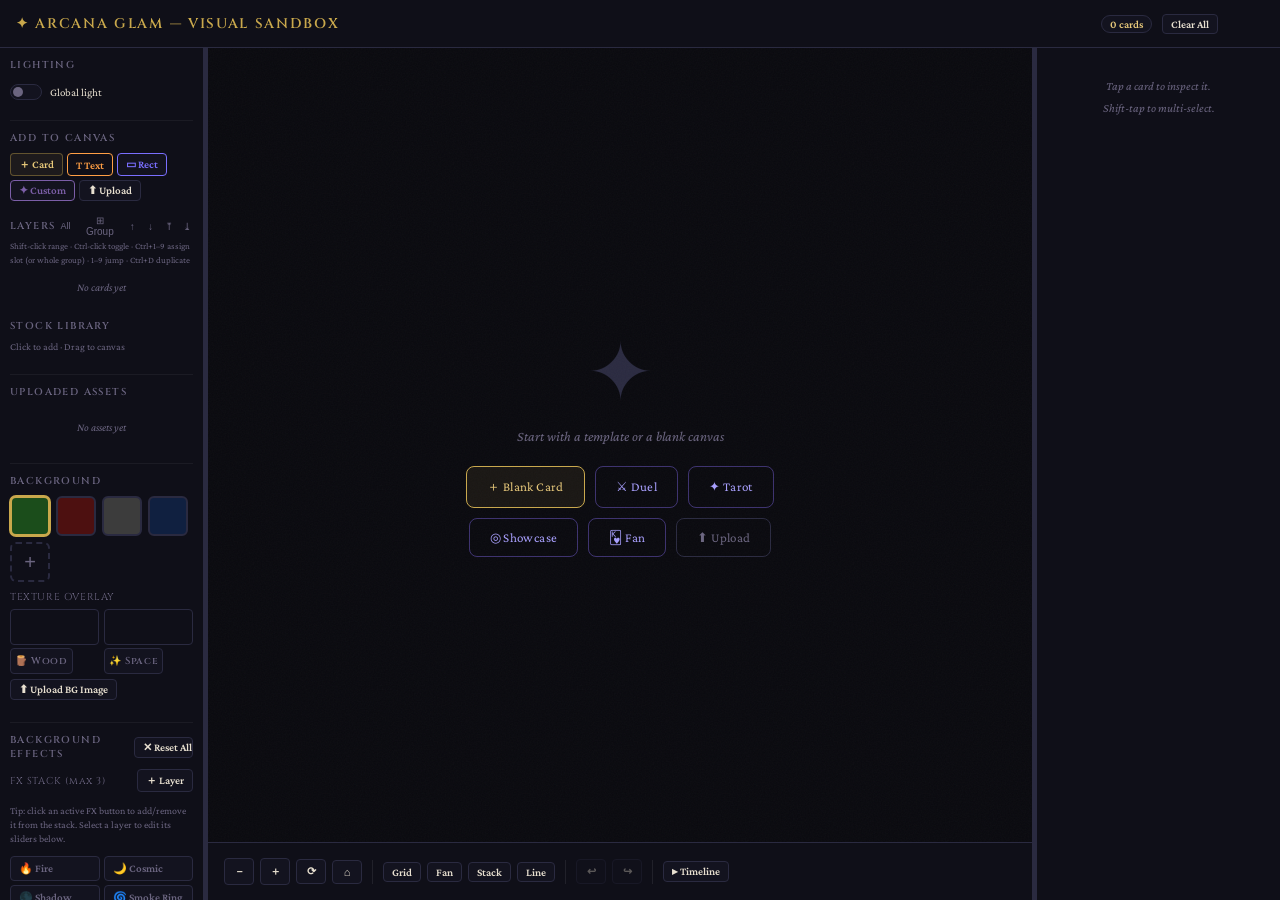
==== commit 93479d06: "new 3d showcase" ====
--- a/Arcana_Glam_Mobile.html
+++ b/Arcana_Glam_Mobile.html
@@ -231,7 +231,8 @@
             <button class="bgfx-btn" id="bgfx-metaballs" data-fx="metaballs">🫧 Metaballs</button>
           </div>
           <div class="btn-row" style="margin-bottom:8px;">
-            <button class="bgfx-btn" id="bgfx-godrays"   data-fx="godrays" style="width:100%;">✦ God Rays</button>
+            <button class="bgfx-btn" id="bgfx-godrays"   data-fx="godrays">✦ God Rays</button>
+            <button class="bgfx-btn" id="bgfx-magma"     data-fx="magma">🌋 Magma</button>
           </div>
 
           <div id="bgfx-warp-section" style="display:none;">
@@ -1256,6 +1257,13 @@
 </div>
 
 
+<script type="importmap">
+{
+  "imports": {
+    "three": "https://cdn.jsdelivr.net/npm/three@0.160.0/build/three.module.js"
+  }
+}
+</script>
 <script type="module" src="js/app.js"></script>
 <script type="module" src="js/card-builder.js"></script>
 </body>
--- a/css/main.css
+++ b/css/main.css
@@ -1684,8 +1684,8 @@
 
     /* Bottom panel — sits above the nav, add padding so content is never clipped */
     #bottom-panel {
-      flex: 0 0 auto !important;
-      max-height: 60vh !important;
+      flex: 0 0 auto;
+      max-height: 72vh;
       padding-bottom: 12px;
     }
     /* Make resize handle prominent and easy to grab on mobile */
@@ -1727,7 +1727,7 @@
 
     /* ── Timeline expanded: bigger scenes on mobile ── */
     #bottom-panel.timeline-expanded {
-      flex: 0 0 340px !important;
+      flex: 0 0 340px;
     }
     /* Make timeline header scenes row taller and easier to tap */
     #timeline-header {
